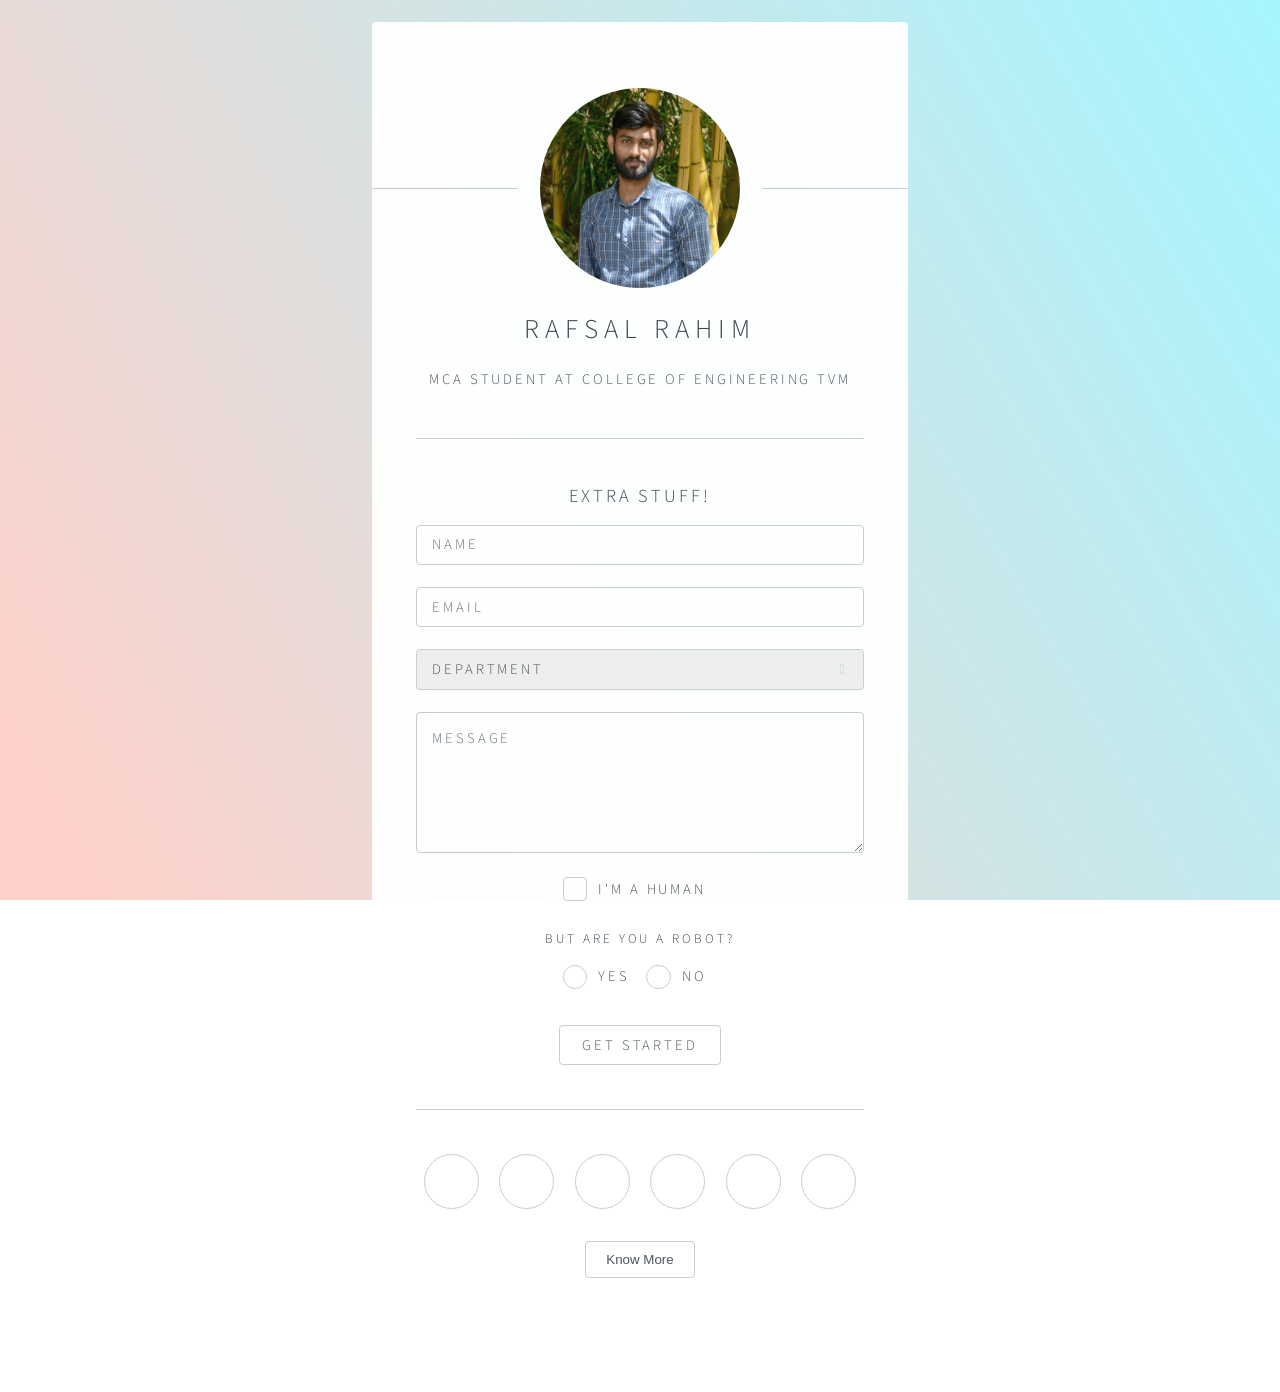
==== index.html @ 05672071 "test" ====
<!DOCTYPE HTML>
<html>
	<head>
		<title>Rafsal Rahim</title>
        <link rel="shortcut icon" href="images/top.png" />
		<meta charset="utf-8" />
		<meta name="viewport" content="width=device-width, initial-scale=1" />
		<!--[if lte IE 8]><script src="assets/js/html5shiv.js"></script><![endif]-->
		<link rel="stylesheet" href="assets/css/main.css" />
		<!--[if lte IE 9]><link rel="stylesheet" href="assets/css/ie9.css" /><![endif]-->
		<!--[if lte IE 8]><link rel="stylesheet" href="assets/css/ie8.css" /><![endif]-->
		<noscript><link rel="stylesheet" href="assets/css/noscript.css" /></noscript>
	</head>
	<body class="is-loading">

		<!-- Wrapper -->
			<div id="wrapper">

				<!-- Main -->
					<section id="main">
						<header>
							<span class="avatar"><img style="width:200px;height:200px;" src="images/prof.jpg" alt="" /></span>
							<h1>Rafsal Rahim</h1>
							<p>MCA Student at College Of Engineering TVM</p>
						</header>
						
						<hr />
						<h2>Extra Stuff!</h2>
						<form method="post" action="#">
							<div class="field">
								<input type="text" name="name" id="name" placeholder="Name" />
							</div>
							<div class="field">
								<input type="email" name="email" id="email" placeholder="Email" />
							</div>
							<div class="field">
								<div class="select-wrapper">
									<select name="department" id="department">
										<option value="">Department</option>
										<option value="sales">Sales</option>
										<option value="tech">Tech Support</option>
										<option value="null">/dev/null</option>
									</select>
								</div>
							</div>
							<div class="field">
								<textarea name="message" id="message" placeholder="Message" rows="4"></textarea>
							</div>
							<div class="field">
								<input type="checkbox" id="human" name="human" /><label for="human">I'm a human</label>
							</div>
							<div class="field">
								<label>But are you a robot?</label>
								<input type="radio" id="robot_yes" name="robot" /><label for="robot_yes">Yes</label>
								<input type="radio" id="robot_no" name="robot" /><label for="robot_no">No</label>
							</div>
							<ul class="actions">
								<li><a href="#" class="button">Get Started</a></li>
							</ul>
						</form>
						<hr />

						<footer>
							<ul class="icons">
								<li><a href="https://twitter.com/rafsal_rahim" class="icon fa-twitter"><span class="label">Twitter</span></a></li>

								<li><a href="https://www.facebook.com/rafsal.rahim.1" class="icon fa-facebook"><span class="label">Facebook</span></a></li>

								<li><a href="https://www.linkedin.com/in/rafsal-rahim-841117156/" class="icon fa-linkedin"><span class="label">Dribbble</span></a></li>

								<li><a href="https://github.com/rafsalrahim" class="icon fa-github"><span class="label">Github</span></a></li>

                                <li><a href="https://profiles.wordpress.org/rafsalrahim" class="icon fa-wordpress"><span class="label">Wordpress</span></a></li>

								<li><a href="mailto:rafsal0098@gmail.com" class="icon fa-envelope-o"><span class="label">Email</span></a></li>
							</ul>
						</footer>
                        <a href="./continious/index.html" > <button type="button" class="btn btn-dark">Know More</button></a>
					</section>

				<!-- Footer -->
					<footer id="footer">
						<ul class="copyright">
							<li>&copy; Rafsal Rahim</li><li>Design: <a href="http://html5up.net">HTML5 UP</a></li>
						</ul>
					</footer>

			</div>

		<!-- Scripts -->
			<!--[if lte IE 8]><script src="assets/js/respond.min.js"></script><![endif]-->
			<script>
				if ('addEventListener' in window) {
					window.addEventListener('load', function() { document.body.className = document.body.className.replace(/\bis-loading\b/, ''); });
					document.body.className += (navigator.userAgent.match(/(MSIE|rv:11\.0)/) ? ' is-ie' : '');
				}
			</script>

	</body>
</html>
---- assets/css/ie9.css ----
/*
	Identity by HTML5 UP
	html5up.net | @ajlkn
	Free for personal and commercial use under the CCA 3.0 license (html5up.net/license)
*/

/* Basic */

	body {
		background-image: url("../../images/bg.jpg");
		background-repeat: no-repeat;
		background-size: cover;
		background-position: bottom center;
		background-attachment: fixed;
	}

		body:after {
			display: none;
		}

/* List */

	ul.icons li a:before {
		color: #c8cccf;
	}

	ul.icons li a:hover:before {
		color: #ff7496;
	}

/* Wrapper */

	#wrapper {
		text-align: center;
	}

/* Main */

	#main {
		display: inline-block;
	}
---- assets/css/ie8.css ----
/*
	Identity by HTML5 UP
	html5up.net | @ajlkn
	Free for personal and commercial use under the CCA 3.0 license (html5up.net/license)
*/

/* List */

	ul.icons li a {
		-ms-behavior: url("assets/js/PIE.htc");
	}

		ul.icons li a:before {
			text-align: center;
			font-size: 26px;
		}

/* Main */

	#main {
		-ms-behavior: url("assets/js/PIE.htc");
	}

		#main .avatar img {
			-ms-behavior: url("assets/js/PIE.htc");
		}

/* Footer */

	#footer {
		color: #fff;
	}

		#footer .copyright li {
			border-left: solid 1px #fff;
		}
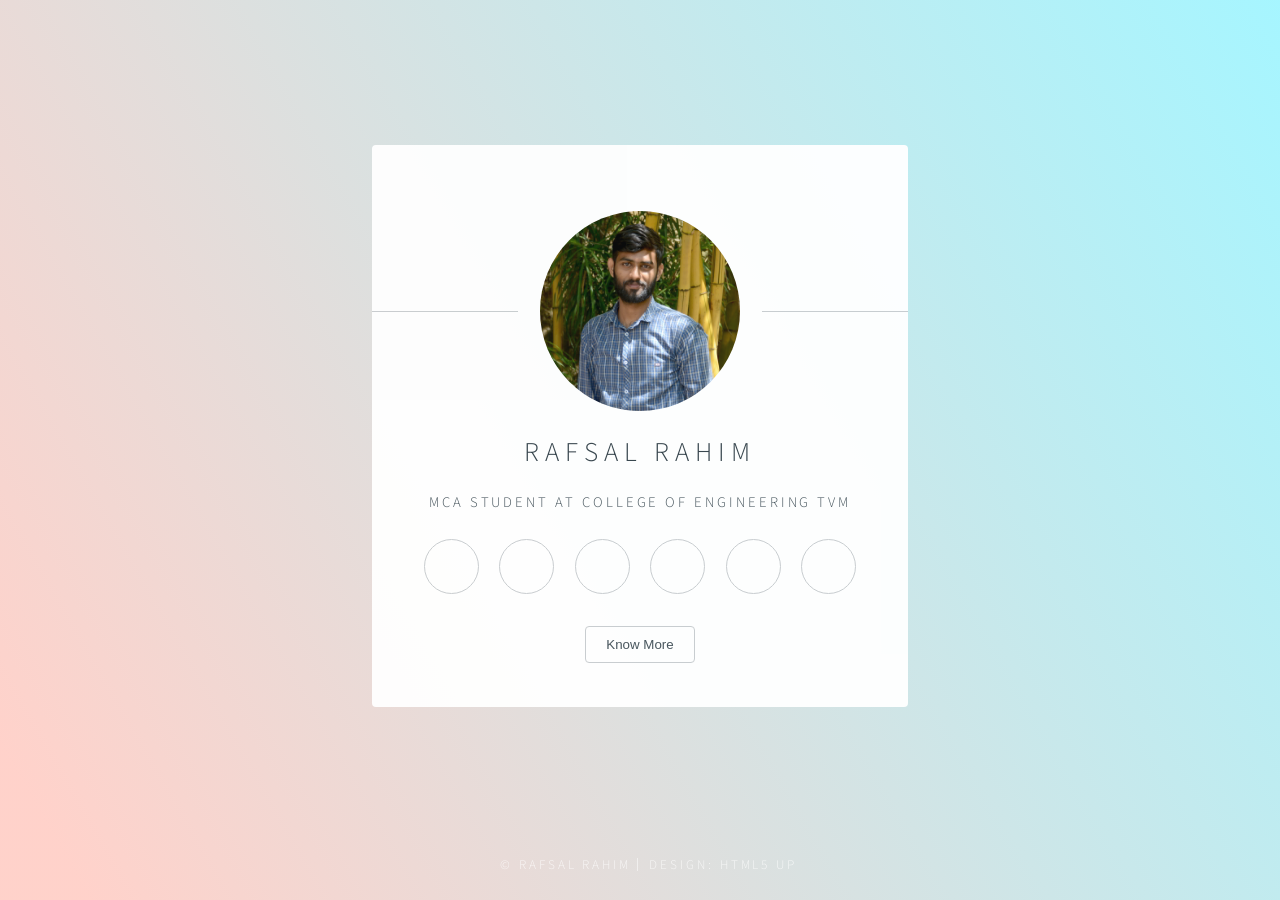
==== commit 853a6c17: "final" ====
--- a/index.html
+++ b/index.html
@@ -23,8 +23,9 @@
 							<h1>Rafsal Rahim</h1>
 							<p>MCA Student at College Of Engineering TVM</p>
 						</header>
-						
-						<hr />
+
+
+					<!--	<hr />
 						<h2>Extra Stuff!</h2>
 						<form method="post" action="#">
 							<div class="field">
@@ -58,7 +59,7 @@
 								<li><a href="#" class="button">Get Started</a></li>
 							</ul>
 						</form>
-						<hr />
+						<hr />-->
 
 						<footer>
 							<ul class="icons">
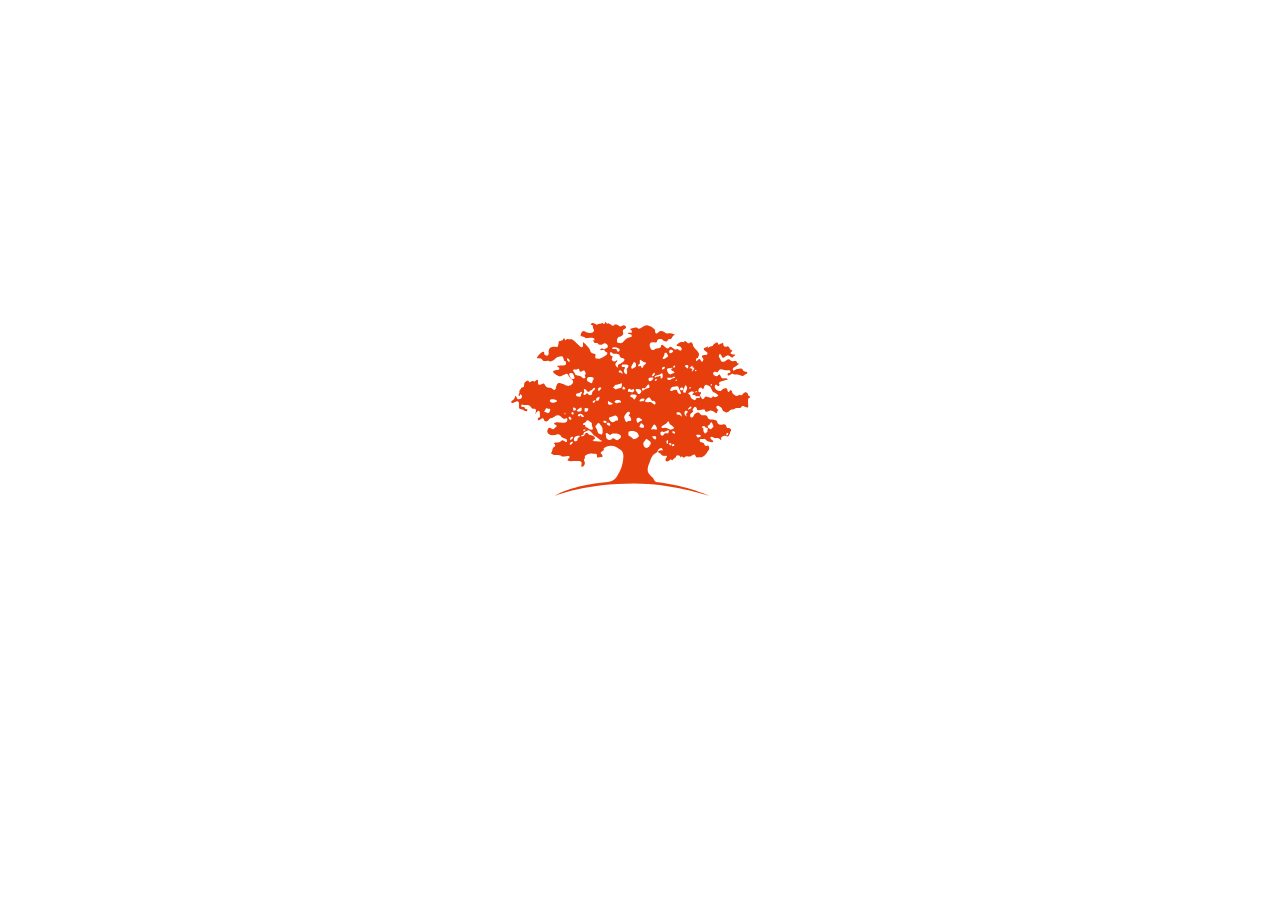
==== commit caab1ca6: "loding page addded" ====
--- a/index.html
+++ b/index.html
@@ -1,101 +1,134 @@
-<!DOCTYPE HTML>
-<html>
-	<head>
-		<title>Rafsal Rahim</title>
-        <link rel="shortcut icon" href="images/top.png" />
-		<meta charset="utf-8" />
-		<meta name="viewport" content="width=device-width, initial-scale=1" />
-		<!--[if lte IE 8]><script src="assets/js/html5shiv.js"></script><![endif]-->
-		<link rel="stylesheet" href="assets/css/main.css" />
-		<!--[if lte IE 9]><link rel="stylesheet" href="assets/css/ie9.css" /><![endif]-->
-		<!--[if lte IE 8]><link rel="stylesheet" href="assets/css/ie8.css" /><![endif]-->
-		<noscript><link rel="stylesheet" href="assets/css/noscript.css" /></noscript>
-	</head>
-	<body class="is-loading">
-
-		<!-- Wrapper -->
-			<div id="wrapper">
-
-				<!-- Main -->
-					<section id="main">
-						<header>
-							<span class="avatar"><img style="width:200px;height:200px;" src="images/prof.jpg" alt="" /></span>
-							<h1>Rafsal Rahim</h1>
-							<p>MCA Student at College Of Engineering TVM</p>
-						</header>
-
-
-					<!--	<hr />
-						<h2>Extra Stuff!</h2>
-						<form method="post" action="#">
-							<div class="field">
-								<input type="text" name="name" id="name" placeholder="Name" />
-							</div>
-							<div class="field">
-								<input type="email" name="email" id="email" placeholder="Email" />
-							</div>
-							<div class="field">
-								<div class="select-wrapper">
-									<select name="department" id="department">
-										<option value="">Department</option>
-										<option value="sales">Sales</option>
-										<option value="tech">Tech Support</option>
-										<option value="null">/dev/null</option>
-									</select>
-								</div>
-							</div>
-							<div class="field">
-								<textarea name="message" id="message" placeholder="Message" rows="4"></textarea>
-							</div>
-							<div class="field">
-								<input type="checkbox" id="human" name="human" /><label for="human">I'm a human</label>
-							</div>
-							<div class="field">
-								<label>But are you a robot?</label>
-								<input type="radio" id="robot_yes" name="robot" /><label for="robot_yes">Yes</label>
-								<input type="radio" id="robot_no" name="robot" /><label for="robot_no">No</label>
-							</div>
-							<ul class="actions">
-								<li><a href="#" class="button">Get Started</a></li>
-							</ul>
-						</form>
-						<hr />-->
-
-						<footer>
-							<ul class="icons">
-								<li><a href="https://twitter.com/rafsal_rahim" class="icon fa-twitter"><span class="label">Twitter</span></a></li>
-
-								<li><a href="https://www.facebook.com/rafsal.rahim.1" class="icon fa-facebook"><span class="label">Facebook</span></a></li>
-
-								<li><a href="https://www.linkedin.com/in/rafsal-rahim-841117156/" class="icon fa-linkedin"><span class="label">Dribbble</span></a></li>
-
-								<li><a href="https://github.com/rafsalrahim" class="icon fa-github"><span class="label">Github</span></a></li>
-
-                                <li><a href="https://profiles.wordpress.org/rafsalrahim" class="icon fa-wordpress"><span class="label">Wordpress</span></a></li>
-
-								<li><a href="mailto:rafsal0098@gmail.com" class="icon fa-envelope-o"><span class="label">Email</span></a></li>
-							</ul>
-						</footer>
-                        <a href="./continious/index.html" > <button type="button" class="btn btn-dark">Know More</button></a>
-					</section>
-
-				<!-- Footer -->
-					<footer id="footer">
-						<ul class="copyright">
-							<li>&copy; Rafsal Rahim</li><li>Design: <a href="http://html5up.net">HTML5 UP</a></li>
-						</ul>
-					</footer>
-
-			</div>
-
-		<!-- Scripts -->
-			<!--[if lte IE 8]><script src="assets/js/respond.min.js"></script><![endif]-->
-			<script>
-				if ('addEventListener' in window) {
-					window.addEventListener('load', function() { document.body.className = document.body.className.replace(/\bis-loading\b/, ''); });
-					document.body.className += (navigator.userAgent.match(/(MSIE|rv:11\.0)/) ? ' is-ie' : '');
-				}
-			</script>
-
-	</body>
-</html>
+<html>
+    <head>
+		<style>
+		svg {
+			display:block;
+			width:258px;
+			height:258px;
+			position:absolute;
+			left:50%;
+			top:50%;
+			transform:translate(-50%,-50%);
+		  }
+		  
+		  .tree {
+			fill: #E73E0D;
+		  }
+		  
+		  .circle-mask {
+			transform-origin: 40% 90%;
+			animation: scale 15s infinite ease-out;
+		  }
+		  
+		  @keyframes scale {
+			0%, 100% {
+			  transform: scale(0.0);
+			}
+			7%, 90% {
+			  transform: scale(0.4);
+			}
+			50% {
+			  transform: scale(1);
+			}
+		  }
+</style>
+    </head>
+    <body>
+        <svg x="0" y="0" width="258" height="258">
+  
+  <g clip-path="url(#clip-path)">
+    
+    <path class="tree" d="M207.03 74.82c-0.77 0.9-3.85 2.06-4.37 0.64 -0.51-1.41-1.93 2.19-3.34 1.41 -1.41-0.77-5.27-2.31-5.52-0.9 -0.26 1.42-1.8 2.7-2.44 1.93 -0.64-0.77-3.21-3.6-2.18-4.37 1.03-0.77 1.42-2.95-0.51-2.31 -1.93 0.64-1.54-3.47 0-4.24 0.99-0.49 1.42-1.03 2.31 0.39s2.19-0.26 2.19-1.28 0.9-2.44 1.8-2.44 3.6 1.03 4.63 2.7c1.03 1.67 1.54 4.5 3.08 4.88C204.21 71.61 207.81 73.92 207.03 74.82M186.6 76.88c-2.31-0.9-1.03 3.6-3.98 1.93 -2.96-1.67-3.08-2.44-3.21-3.98 -0.13-1.54-4.63-1.67-0.26-3.85 1.16-0.58 3.86-0.77 3.73 0.51 -0.13 1.26-3.6 2.17 0.26 2.44 3.6 0.26-2.18 1.8 5.4 1.28C189.56 75.14 188.92 77.78 186.6 76.88M179.41 87.68c-1.42 0.51-1.93 1.28-2.44 0.64 0 0 2.06-2.95 2.83-2.7C180.56 85.87 180.82 87.16 179.41 87.68M176.32 91.53c-1.67 1.8-1.28 2.7-0.64 3.85 0.64 1.16-3.85-2.18-1.67-5.14C174.62 89.41 177.99 89.73 176.32 91.53M172.72 71.48c-1.41-0.51-0.13-3.21 0.64-4.88 0.58-1.25 0.77-3.34 2.06-1.67 1.29 1.67 0.64 3.47-0.13 4.5C174.52 70.45 175.63 72.54 172.72 71.48M170.67 69.34c-0.9 0-1.64-0.65-1.64-1.45 0-0.8 0.73-1.45 1.64-1.45 0.9 0 1.64 0.65 1.64 1.46C172.3 68.69 171.57 69.34 170.67 69.34M170.54 95.38c-0.51 0.64-0.9-1.67-2.44-1.54 -1.54 0.13-3.21-0.64-2.31-2.31 0 0 2.7-0.9 3.73 0.64C170.54 93.71 171.05 94.74 170.54 95.38M165.4 68.78c-0.9 0.64-0.9-0.9-3.6 0.64 -2.7 1.54-2.83-0.51-2.31-1.41 1-1.75 1.67-2.31 3.21-2.31s4.5-1.29 5.01 1.16c0.52 2.44 3.18 5.62 1.93 6.04C166.56 73.92 166.3 68.14 165.4 68.78M162.02 112.04c-1.99-1.52 0.13-1.82 0.13-1.82s1.07 0.1 1.44 0.57C164.43 111.83 164.02 113.56 162.02 112.04M163.04 124.87c-0.96 0.69-3.07 0.49-1.9-1.09 1.17-1.59 2.13-0.02 2.13-0.02S163.46 124.56 163.04 124.87M158.85 108.49c-0.64-0.13-3.08-1.8-4.88-1.8 -1.8 0-3.08 1.16-3.47-0.51 -0.2-0.89 1.8-2.06 2.7-2.44 0.9-0.38 2.7-1.41 3.08-2.44s1.67-1.41 2.06 0.64c0.39 2.06 5.14 3.6 4.63 5.01C162.44 108.36 159.49 108.62 158.85 108.49M160.15 123.91c0 0-0.64 0.51-1.1 0.26 -1.03-0.57-1.75-2.57 0.18-2.18C161.16 122.37 160.15 123.91 160.15 123.91M156.28 112.48c-1.03-0.64-2.7-0.39-3.08 0.64 -0.39 1.03-1.93 2.32-3.21 0.9 -1.29-1.41-0.51-4.62 1.8-3.21 1.19 0.72 5.4-2.31 5.91-1.54C158.2 110.03 157.3 113.12 156.28 112.48M156.84 121.2c-0.11 1.18 0.09 2.27-0.82 1.55 -0.77-0.6-0.63-4.07 0.49-3.42S156.95 120.02 156.84 121.2M149.08 54.78c-1.8 1.16-2.57 1.03-3.47 0.9 -0.9-0.13-1.16 2.06-2.06 0.13 -0.4-0.85 3.34-2.18 4.63-2.18 1.28 0 2.31-2.19 3.08-1.03 0.77 1.16 0.77 3.6-0.52 4.76C148.68 59.21 150.38 53.94 149.08 54.78M144.16 108.56c-2.01-0.59-5.42 0.65-3.34-1.81 1.58-1.86 2.12-4.57 3.76-2.24C145.29 105.51 147.58 109.56 144.16 108.56M144.07 118.39c-1.29-0.13-3.35-3.01-2.7-3.08 1.16-0.13 2.44-0.9 3.34 0.13C145.61 116.46 145.35 118.52 144.07 118.39M138.8 124.55c-2.44 3.86-4.76 1.93-5.27 1.41 -0.51-0.51-2.31-4.11-0.26-5.52 1.27-0.88 1.41-3.47 3.47-1.8C138.8 120.31 141.24 120.7 138.8 124.55M128.9 104.38c1.13-1.05 0.13-3.08 2.57-1.41 2.44 1.67 1.67 3.73 0.65 3.85C131.09 106.95 126.98 106.18 128.9 104.38M125.95 100.91c-0.39-1.54-0.77-2.57 0-3.6 0.34-0.46 2.31-0.9 2.7-0.26 0.39 0.64 2.31 0.77 2.44 1.93 0.13 1.16-2.18 1.16-2.7 1.67C127.88 101.17 126.34 102.45 125.95 100.91M126.59 116.46c-1.8 1.29-3.85 2.44-4.88 1.16 -1.03-1.28-2.18-2.05-3.47-2.57 -1.28-0.51-0.9-4.11-0.38-4.5 0.66-0.49 2.06-0.64 3.21-0.51 1.16 0.13 4.63 0.26 5.78 2.57C128 114.92 128.39 115.17 126.59 116.46M113.35 97.06c-0.64-1.8 1.42-3.73 1.67-4.24 0.26-0.51 2.06-2.95 3.6-1.67 1.55 1.29-0.77 2.44-0.9 3.47 -0.13 1.03 1.41-0.38 2.32 3.22 0.9 3.6-2.52 1.56-3.47 2.57C114.64 102.45 114 98.85 113.35 97.06M112.09 68.36c-1.01-0.43-0.63-1.49-0.19-2.26 0.44-0.77 1.3-0.19 1.3-0.19 0.05 0.24 1.4 1.69 1.01 2.17C113.82 68.56 113.1 68.8 112.09 68.36M108.99 51.56c-1.41 0.26-1.8-2.18 0-2.31 1.8-0.13 2.7 2.96 2.57 3.34C111.21 53.64 110.4 51.31 108.99 51.56M110.91 64.03c0 1.8-0.51 2.96-1.54 2.96 -1.03 0-3.34 1.2-4.24 1.28 -1.28 0.13-0.13 0.51-2.06-0.9 -1.92-1.41-0.9-0.51 0.39-2.44 1.28-1.93 2.06-0.64 5.01-1.93C111.43 61.72 110.91 62.23 110.91 64.03M106.16 119.16c-1.03 0.13-2.96-2.06-4.11-1.93s-2.06 2.31-3.98 1.8c-1.93-0.52-3.09-2.06-2.95-3.47 0.13-1.41-1.16-2.31 0.13-3.34 1.17-0.94 3.08 2.7 4.5 1.41 1.41-1.29 2.7-1.03 4.11-1.03 1.42 0 6.43 0.77 6.17 2.96C109.76 117.74 107.19 119.03 106.16 119.16M93.69 101.94c-1.44-0.58-2.44-2.57 0.26-2.19 2.7 0.39 1.29 1.93 1.29 1.93S94.34 102.19 93.69 101.94M95.89 102.21c0.98-1.2 2.87 0.05 2.87 0.05 0.55 0.95 0.88 2.98-0.24 2.51C97.4 104.3 94.91 103.41 95.89 102.21M109.5 79.83c0.65 1.03 0.65 2.19-0.51 1.8 -1.16-0.39-1.8 0.39-2.7 0.64 -0.9 0.26-2.82-0.45-2.7-1.54C103.85 78.42 108.86 78.81 109.5 79.83M106.93 97.31c0.39 1.8-0.13 2.57-1.28 2.31 -1.16-0.26-1.54 1.41-3.73 1.67s-4.05-3.15-4.05-4.18c0.77-1.29 4.05-1.35 5.46-2.25C104.75 93.97 106.54 95.51 106.93 97.31M96.91 81.25c0.26-2.57 1.03-0.64 2.44 0 1.42 0.64 4.24 1.54 0.26 2.44C98.35 83.98 96.65 83.82 96.91 81.25M99.35 31.39c1.31-1.31 1.03 1.16 3.34 1.29 2.31 0.13 6.03 0 5.91 1.54 -0.26 3.34 5.04 2.57 4.88 4.24 -0.26 2.83-3.47 3.34-3.85 4.11 -0.38 0.77-2.96 0.26-2.7 2.96 0.26 2.7-2.06-0.45-2.44-1.54 -0.77-2.18 2.32-3.34 1.8-4.5 -0.51-1.16-2.57 2.06-3.73 0.77 -1.16-1.29-2.57-0.26-1.54-2.83 1.03-2.57 0.39-2.18-0.9-2.7C98.84 34.22 98.84 31.9 99.35 31.39M104.1 26.25c1.67 0.39 4.88 1.03 4.5 2.83 -0.38 1.8-1.67 2.31-2.31 1.03 -0.64-1.29-0.13-2.19-2.44-2.19 -2.31 0-2.7 0.52-2.7-0.51C101.15 26.59 102.43 25.86 104.1 26.25M116.95 46.17c-0.98 1.43-1.45 1.84-1.63 1.94 0.16 0.03 0.5 0.3 0.73 1.79 0.38 2.44-0.51 3.85-0.9 3.47 -0.38-0.39-2.44-1.54-2.31-3.6 0.13-2.06 2.31-3.34 0.39-3.73 -1.93-0.38-2.18 0.9-2.44-1.03 -0.16-1.17-0.13-1.67 2.7-1.54C116.31 43.6 118.62 43.73 116.95 46.17M119.4 68.14c2.06 1.54 2.44-1.03 3.34 0 0.9 1.03 0.39 2.57-0.77 3.09 -1.16 0.51-2.31-0.39-3.73-0.39s-1.41-0.26-1.28-1.03C117.08 69.05 117.34 66.6 119.4 68.14M121.45 43.47c1.03-1.41 0.39-2.57 2.19-2.18 1.8 0.39 1.28 3.21 1.16 4.24 -0.13 1.03-1.93 0.9-2.57 1.67 -0.64 0.77-1.67 0.77-1.93-0.26C120.04 45.93 120.42 44.88 121.45 43.47M125.56 75.21c-0.64 1.29-1.67 3.22-2.44 3.22 -0.77 0-1.03-1.41-2.19-2.06 -1.16-0.64-1.67 0-1.54-1.67 0.05-0.64 0.77-1.41 2.96-1.16C124.53 73.8 126.2 73.92 125.56 75.21M126.08 68.01c0.77 0.06 4.76 0.26 4.24 2.44 -0.52 2.19-1.67 2.57-2.7 2.57 -1.03 0-1.41-2.31-2.31-2.83C124.41 69.68 124.28 67.88 126.08 68.01M128.52 43.08c0.73-0.18-0.13-4.5 0.77-4.24 0.9 0.26 2.57 2.06 4.24 2.31 1.67 0.26 2.18 1.03 0.77 2.06 -1.41 1.03-1.92 1.16-2.06 2.44 -0.13 1.28-1.67 1.54-1.93 0.51 -0.26-1.03-1.03-1.93-1.8-0.9C127.75 46.3 125.95 43.73 128.52 43.08M133.53 78.29c-0.26 0.9-0.26 2.19-1.93 2.06 -1.67-0.13-5.01 1.16-1.8-2.31C130.56 77.23 133.79 77.39 133.53 78.29M137.26 63.52c1.28-0.64 1.67 3.34 0.51 3.47 -1.16 0.13-4.37 1.41-4.76 2.06 -0.38 0.64-2.06 0.51-2.06-0.13 0-3.08 1.8-1.54 2.7-1.54C134.56 67.37 135.97 64.16 137.26 63.52M137.9 57.09c0.77-0.51 4.76-1.03 4.5 0.26 -0.26 1.28-2.96 3.34-3.85 2.96C137.64 59.92 137.13 57.6 137.9 57.09M144.16 58.6c1-1.77 1.69-0.37 1.69-0.37s0.11 0.76-0.24 1.14C144.82 60.21 143.16 60.37 144.16 58.6M144.58 82.15c0 1.54-1.29 1.54-2.19 0.9 -0.9-0.64-1.8-2.31-3.98-2.06s-6.42 1.03-2.95-2.95c0.94-1.08 2.44-1.93 3.47-1.16 1.03 0.77 1.93 3.73 2.96 2.96C142.91 79.06 144.58 80.61 144.58 82.15M143.69 51.95c1.15 1.03-1.67 4.37-2.83 2.96C140.85 54.91 142.53 50.92 143.69 51.95M153.29 45.72c1.07 0.41 0.56 1.75-0.28 2.36 -0.85 0.6-1.77 0.43-1.77 0.43C150.31 46.92 152.22 45.31 153.29 45.72M153.45 33.45c-0.38-1.41 1.42-2.18 2.06-1.41 0.64 0.77 2.31 3.21 1.16 3.73 -1.16 0.51-3.6 3.08-4.75 1.93C150.81 36.59 153.83 34.86 153.45 33.45M160.13 47.07c0.77-0.64 2.31 0 0.52 0.77 -1.8 0.77 0.9 1.8 1.8 2.44 0.9 0.64 1.54 1.67 0.51 1.67 -1.03 0-2.05 1.16-3.34 1.41 -1.28 0.26-3.21-1.28-3.6-4.24C155.63 46.17 159.54 47.56 160.13 47.07M159.62 28.82c1.67-0.51 2.19 0.77 2.57 1.41 0.39 0.64-3.08 3.09-3.73 1.54C158.11 30.94 157.95 29.33 159.62 28.82M164.11 56.83c-0.51 0.64-3.21 0.52-3.86 1.42 -0.64 0.9-3.47 0.9-3.6 0.26 -0.13-0.64-0.64-1.16-0.26-1.67 0.44-0.58 4.63 0.39 5.4-0.64C162.57 55.16 164.63 56.19 164.11 56.83M162.57 45.27c0.13-0.51 1.67-1.29 1.54 0 -0.13 1.28-0.77 1.41-1.93 1.03C161.03 45.91 162.41 45.94 162.57 45.27M164.72 58.98c0.83-1.17 1.4-0.24 1.4-0.24s0.1 0.5-0.2 0.75C165.26 60.05 163.89 60.15 164.72 58.98M174.52 44.37c0.49-0.91 3.22-0.13 2.83 0.77 -0.38 0.9-0.38 3.34-1.67 1.67C174.39 45.14 173.5 46.3 174.52 44.37M178.4 66.67c0.83-1.17 1.4-0.24 1.4-0.24s0.1 0.51-0.2 0.76C178.95 67.74 177.58 67.84 178.4 66.67M179.79 45.91c0.93-0.6 2.19-2.7 1.67-0.51 -0.52 2.18 2.83 0.51 1.54 2.83 -1.28 2.31-2.31 2.44-2.31 2.06 0-0.38 1.67-2.18-0.38-2.7C178.25 47.07 177.22 47.58 179.79 45.91M184.12 49.25c0.83-1.17 1.4-0.24 1.4-0.24s0.09 0.51-0.2 0.76C184.66 50.32 183.29 50.43 184.12 49.25M185.94 70.3c0 0 0.09 0.51-0.2 0.76 -0.65 0.56-2.02 0.66-1.19-0.51C185.37 69.37 185.94 70.3 185.94 70.3M199.67 63.65c0.82-1.17 1.4-0.24 1.4-0.24s0.1 0.5-0.2 0.76C200.21 64.72 198.84 64.82 199.67 63.65M185.76 113.8c1.39-0.07 4.42-0.37 4.01 1.27s-3 1.31-3 1.31C185.72 115.7 184.37 113.87 185.76 113.8M191.36 105.54c0.54-0.62 2.06-0.9 2.7 0.13 0.64 1.03 1.16 1.16 2.06 1.16 0.9 0 0.9 1.16 0.39 2.19 -0.52 1.03 0.77 1.8-0.9 2.44 -1.67 0.64-1.28 2.31-2.57-0.13 -1.29-2.44 0-3.21-1.15-4.24C190.71 106.05 190.46 106.56 191.36 105.54M198.94 102.97c0.87-2 1.8-1.93 2.18-0.9 0.38 1.03 2.19 4.24 0.64 4.37 -1.54 0.13-0.9 2.7-2.44 1.54s-2.31-1.03-2.57-2.57C196.5 103.87 198.04 105.02 198.94 102.97M216.88 111.9c0.73 0.37 0.38 1.6-0.19 2.14 -0.57 0.55-1.2 0.4-1.2 0.4C214.85 112.99 216.15 111.53 216.88 111.9M90.23 113.5c-2.06-0.51-3.47-1.28-3.73-3.21 -0.26-1.93-2.57-4.5-2.06-5.27 0.51-0.77 1.16-1.03 1.41-1.54 0.57-1.14 1.8-2.44 2.83-0.64 1.03 1.8 2.57 2.7 2.7 4.11C91.51 108.36 92.28 114.02 90.23 113.5M84.06 120.19c-1.41 0.26-3.69-0.8-1.54-1.54 3.34-1.16 0-3.73-1.29-4.11 -1.28-0.38-3.47-0.38-4.24-2.05 -0.77-1.67-3.08 0.13-3.21 0.77 -0.13 0.64-0.9 2.32-2.31 2.06 -1.41-0.26-1.8 0.52-1.28-0.9 0.22-0.6 2.19-0.26 2.31-1.29 0.13-1.03 0.64-2.31 1.67-2.31s2.44-1.8 3.98-1.41c1.54 0.38 3.47 3.47 4.24 4.37 0.77 0.9 4.63 3.21 6.17 4.63 1.54 1.42 2.31 0.52 2.31 1.67S85.47 119.93 84.06 120.19M69.54 94.48c-0.64-1.54-0.51 1.42-1.54 0.9 -1.03-0.51-1.16-0.38-1.03-1.28 0.08-0.53 0.77-1.16 2.44-1.29 1.67-0.13 3.99 2.57 3.47 3.08C72.36 96.41 70.18 96.03 69.54 94.48M66.45 118.52c0.13 1.8-2.83 1.93-3.21 1.41 -0.45-0.6-0.77-2.57 0.51-3.86 1.28-1.28 5.4-1.8 5.14-0.9C68.64 116.07 66.32 116.72 66.45 118.52M62.6 89.6c0.13-0.64-1.16-2.31-0.39-2.95 0.7-0.58 3.86 1.29 2.7 2.19C63.75 89.73 62.47 90.24 62.6 89.6M61.7 93.59c-0.9-0.26-1.54-1.16-1.15-1.93 0.37-0.74 1.41-0.9 1.93 0C62.98 92.56 62.6 93.84 61.7 93.59M61.57 117.23c-1.8 2.31-3.34 1.93-2.06-0.38C60.14 115.72 63.37 114.92 61.57 117.23M61.31 122.24c-1.8 2.31-3.34 1.93-2.06-0.38C59.88 120.73 63.11 119.93 61.31 122.24M57.97 97.83c-0.51-0.9-0.26-1.8-0.26-1.8 1.67-0.77 3.08 1.29 2.57 2.31C59.77 99.37 58.48 98.73 57.97 97.83M59.51 56.7c-0.77-1.8-2.05-3.34-0.77-4.5 0.61-0.55 3.09 0 3.34 0.64 0.26 0.64 1.93 3.85 1.29 4.62C62.73 58.25 60.28 58.5 59.51 56.7M56.17 37.43c0.37-0.73 3.34 1.8 2.44 2.96C57.71 41.54 55.53 38.71 56.17 37.43M69.92 90.24c-0.64 0.26-3.98 0.77-4.24-0.64 0.02 0.11 3.47-3.22 4.24-3.08C71.33 86.77 70.56 89.99 69.92 90.24M69.92 73.8c0 0.77 0.39 2.18-1.54 1.93 -1.93-0.26-3.47-0.77-3.34-1.93 0.13-1.16 1.42-1.54 2.57-1.54 1.15 0 2.57-2.06 3.21-1.16C71.46 72 69.92 73.02 69.92 73.8M74.03 50.54c0.51 1.54 1.29 1.8 0.13 3.08 -1.16 1.28 1.54 3.21-0.64 3.73 -2.18 0.51-2.7-2.19-4.63-2.31 -1.93-0.13-4.88-0.77-4.88-2.18 0-1.41-2.44-2.19-1.67-4.11 0.34-0.84 3.6 0.26 4.11-0.51 0.51-0.77 1.67-0.64 1.93 1.03 0.26 1.67 1.42 1.8 2.44 0.9C71.85 49.25 73.52 49 74.03 50.54M77.38 71.1c1.15-0.13 1.54-2.18 2.96-1.93 1.41 0.26 1.8-3.73 3.47-2.06 1.67 1.67-2.57 2.44-2.7 5.14 -0.13 2.7-3.34 2.06-3.86 1.03 -0.51-1.03-1.28-1.67-2.18-0.38 -0.9 1.29-3.21 1.67-2.57-0.13 0.64-1.8 0.64-2.31 0.64-2.31 0.26-0.77-1.03-2.18 0.39-2.44C74.93 67.76 76.22 71.23 77.38 71.1M76.47 56.83c0.83-1.25 3.34-0.64 4.88-0.51 1.54 0.13 1.67 1.93 0.77 2.7 -0.9 0.77-0.26 4.11-2.31 3.09C77.76 61.07 74.42 59.92 76.47 56.83M73.91 87.03c0.4-0.5 2.57 0.39 3.08 0.26 0.52-0.13 0.26 2.44-0.64 2.96 -0.9 0.51-2.7 0.9-2.7 0.13C73.65 89.6 73.39 87.68 73.91 87.03M74.55 109.01c0 1.16-2.31 0.9-2.7 0.13C71.85 109.14 74.55 107.85 74.55 109.01M74.29 104.64c0-2.19-2.95 1.42-1.93-2.31 0.25-0.89 1.8-0.26 2.7-1.93 0.9-1.67 1.8-1.41 3.08-0.51 1.29 0.9 3.21 2.18 2.7 3.21 -0.51 1.03 1.67 4.5 0.9 5.27 -0.77 0.77-4.11 0-4.63-1.15C76.6 106.05 74.29 106.82 74.29 104.64M84.56 79.02c0 0-0.94 3.55-2.45 2.71C80.6 80.9 83.17 78.84 84.56 79.02M85.85 77.01c0.77-0.51 2.44-1.8 2.57-0.9 0.13 0.9 0 1.8-0.64 2.83 -0.64 1.03-2.18 1.28-2.7 0.39C84.57 78.42 85.85 77.01 85.85 77.01M87.78 66.73c1.03-0.38 3.08-0.38 2.44 0.64 -0.64 1.03-1.93 3.34-2.96 2.18C86.24 68.4 87.78 66.73 87.78 66.73M54.24 93.33c-0.77 0.39-0.77-1.54-0.77-1.54C53.99 91.66 55.01 92.94 54.24 93.33M45.38 80.74c-1.41 0.9-6.42 2.18-6.55-1.16 -0.04-1.1 2.31-1.54 4.5-1.15C45.51 78.81 46.79 79.83 45.38 80.74M38.82 90.24c-0.64 1.67-1.67 2.44-2.7 1.54 -1.03-0.9-1.67-0.64-2.7-1.15 -1.03-0.51 1.41-1.54 1.16-2.19 -0.26-0.64 0.39-1.03 0.39-1.03 1.28-0.38 2.44 0.77 3.47 0.39C39.47 87.42 39.47 88.57 38.82 90.24M237.11 73.67c-0.38-2.19-2.7-3.85-5.27-0.77 -2.57 3.08-1.6 0.03-4.11 1.28 -2.83 1.41-3.34 0.51-5.52-1.16 -1.18-0.9-1.41-5.91-3.31-3.25 -2.67 3.75-1.93-1.8-3.12-2.28 -2.57-1.03-4.37 0.77-5.4 1.93 -1.03 1.16-4.63 0.64-6.17-2.06 -1.54-2.7 1.16-3.47 1.93-2.18 0.77 1.29 3.6-0.13 2.18-2.06 -1.41-1.93 5.14-2.7 7.58-3.6 2.44-0.9 0-2.31-2.06-2.18 -2.06 0.13-3.21 0.39-4.11-2.06 -0.9-2.44-1.93-1.8-2.44-1.28 -0.51 0.51-1.28 2.44-4.11 0.26 -2.83-2.18 1.03-3.34 2.31-2.18 1.28 1.16 1.93-3.21 4.11-3.08 2.18 0.13 5.27 1.28 7.45 1.16 2.19-0.13 3.47 1.41 0.9 1.8 -2.57 0.38-1.93 2.7-0.77 3.34 1.16 0.64 3.08-2.7 4.88-1.41 1.8 1.29 3.73-0.51 6.81 1.03 3.08 1.54 3.08 0.39 4.5-0.26 1.41-0.64 3.34-1.28 3.21-2.95 -0.13-1.67-3.34 0-4.88-2.96 -0.98-1.87-3.21-1.03-5.52-0.64 -2.31 0.39-3.47 2.7-4.37 0.9 -0.9-1.8 5.78-4.11 6.17-5.78 0.39-1.67-1.29 0.51-1.93-1.67 -0.64-2.18-2.06-1.54-4.11-1.41 -2.06 0.13-3.08-1.8-4.62-1.93 -1.54-0.13-2.7 2.7-5.4 2.57 -2.7-0.13-1.8-2.44-3.47-4.11 -1.67-1.67 0.39-4.11 1.93-0.9 1.54 3.21 2.06 1.67 3.47 0.77 1.42-0.9 2.83-2.31 5.27-0.13 2.44 2.18 2.05 0.39 3.6-0.39 1.54-0.77 1.93-2.44 0.9-2.44 -1.03 0-6.04-0.77-3.34-2.06 1.98-0.94 1.54-1.47 0.19-2.61 -0.93-0.78-1.95-0.43-1.73-1.51 0.1-0.48-1.51-2.24-2.68-2.02 -1.17 0.22-3.95 1.04-3.61-2.35 0.26-2.57-0.95-0.35-2.25-0.51 -1.3-0.16-2.44 2.63-3.15 0.13 -0.84-2.99-4.21 0.85-4.38 0.69 -0.27-0.26-0.63 2.18-2.2 1.97 -1.58-0.22-4.05 2.86-3.65 0.84 0.4-2.02-0.88 0.05-1.33 0.1 -2.31 0.26-5.27 1.8-0.9 4.75 4.37 2.96 0.13 2.7-2.44 3.34 -2.57 0.64-1.29 2.7-0.26 3.86 1.03 1.16-0.77 4.11-2.06 1.29 -1.28-2.83-2.06-1.16-3.73 0.13 -1.67 1.28-1.03-1.67-0.26-1.67 0.77 0 1.03 0.13 2.19-3.34 1.16-3.47-5.65-7.58-5.91-9.9 -0.26-2.31-1.67-4.24-3.08-3.08s-2.44 0.64-3.98-1.16c-1.54-1.8-2.06 1.03-2.96 0.77 -0.9-0.26-2.83-0.26-4.88 1.29 -5.38 4.04 1.41 3.21 2.44 4.37 2.32 2.61-0.64 3.6-2.06 1.93 -1.41-1.67-1.8-0.38-2.7-0.26 -0.9 0.13-2.19-0.64-3.08-1.54 -0.9-0.9-2.44-2.31-3.73-0.51 -1.28 1.8-2.69 0.9-5.14-1.54 -2.44-2.44-2.82-0.64-3.21 0.9 -0.38 1.54-3.6 1.28-4.63 1.54 -1.03 0.26-3.47 3.98-5.78-0.77 -2.31-4.75 2.06-4.88 4.88-4.24 2.83 0.64 0.64-3.73 4.63-3.47 3.98 0.26 1.29 1.03 5.01 2.31 3.73 1.29 1.93-2.44 4.76-2.18 2.83 0.26 1.28-2.06 5.01-4.24 2.21-1.29-3.21-3.21-6.04-2.57 -2.83 0.64-3.08-0.64-4.76-1.54 -1.67-0.9-3.73-1.16-5.14 0.26 -3.6 3.6-3.47 0.13-3.47-1.54 0-1.67-5.52-4.75-8.22-5.14 -2.7-0.39-7.45 4.75-8.87 3.08 -1.41-1.67-3.08-0.38-6.55 0 -3.47 0.39-1.8 1.67-0.13 3.09 1.67 1.41-1.03 1.54-2.44 1.28 -1.41-0.26-2.69 1.67 1.03 2.57 3.73 0.9 0.64 2.06-0.77 2.06 -1.41 0-3.47 1.29-5.52 3.86 -2.06 2.57-3.47 1.93-5.78 1.41 -2.31-0.51 0-5.14 1.29-4.88 1.28 0.26 5.01-2.06 4.11-4.5 -0.9-2.44-0.9-1.8 1.93-3.85 2.83-2.06 0-3.73-1.28-4.24 -1.29-0.51-3.6 2.31-4.88 0.77 -1.28-1.54-2.57-1.54-4.11-1.54s-1.37 2.62-3.34 0.77c-0.51-0.48-1.12-0.85-1.8-1.13 -0.68-0.28-1.88-1.33-2.21-0.6 -0.74 1.61-2.79-3.92-3.05 0.06 -0.07 1.1-1.41 0.39-1.93-0.26 -0.73-0.91-2.06 0.77-2.9 0.55 -1.5-0.4-2.39 1.12-3.14 0.87 -1.16-0.39-4.33-3.42-5.78-0.39 -1.41 2.96 2.31 1.03 1.93 2.96 -0.39 1.93 1.8 3.21 0.64 4.5 -1.16 1.29-5.52 2.06-8.35-0.13 -2.83-2.18-4.24 1.93-4.76 4.11 -0.51 2.19 4.11 1.67 4.76 2.96 0.64 1.28 5.4-0.9 8.61 0.51 3.21 1.42-2.7 1.29-2.96 2.44 -0.25 1.16 2.7-0.26 3.47 1.54 0.77 1.8 2.06 0 4.11 1.67 2.06 1.67 3.73 0.39 5.53-0.51 1.8-0.9 4.11 1.28 3.86 2.57 -0.26 1.28-1.67 0.9-2.83 2.18 -1.15 1.29-2.83-2.18-4.63 0.64 -1.8 2.83 3.47 0.13 4.24 1.8 0.77 1.67 2.44 1.41 2.83 2.05 0.39 0.64-2.7 2.7-4.5 3.6 -1.8 0.9-3.21 1.93-6.3 1.41 -3.08-0.51 1.54-4.5-2.31-4.88 -1.16-0.12-3.98-1.03-3.73-2.7 0.26-1.67-5.27-7.32-6.81-8.61 -1.54-1.29 0.39 5.01-1.8 4.88 -2.18-0.13-5.01-4.5-8.87-7.2 -1.82-1.27-3.73-0.39-5.38-0.97 -0.89-0.31-2.4 1.74-2.64 0.78 -0.97-3.93-2.12 1.08-2.77 0.57 -0.99-0.79-1.49 1.53-2.7 0.64 -0.98-0.72-1.09 1.63-1.28 3.6 -0.38 3.86-2.06 1.54-6.04 2.18 -3.98 0.64-3.98 5.01-3.73 6.55 0.26 1.54-0.64 2.83-2.95 1.93 -2.31-0.9 0.13-2.83-1.93-3.6 -2.06-0.77-6.94 5.4-6.94 6.81 0 1.41 3.86-0.77 6.04 2.44 1.29 1.89 5.27-0.39 6.68 1.03 1.41 1.41 5.53-1.67 6.68-3.08 1.16-1.41 3.73-1.67 5.53-1.93 1.8-0.26 2.06 2.96 2.06 3.99 0 1.03 3.34 0.26 2.19 3.34 -0.49 1.29-1.93 1.03-7.32 1.41 -5.4 0.39 1.16 2.06 0.9 3.34 -0.26 1.29-5.01 0.77-6.3 2.31 -1.28 1.54 4.24 4.88 6.17 5.65 1.93 0.77 6.94-3.6 8.1-2.31 1.16 1.29 1.8 3.34 3.85 5.01 2.06 1.67 2.96 2.06 0 5.01C57.2 66.73 52.44 63 52.44 63c-3.08-0.64-4.75-2.31-6.55 0.39 -1.11 1.67-0.51 4.11-2.06 5.27 -1.54 1.16-2.81-2.19-5.14-1.93 -4.34 0.48-4.14-3.56-6.17-4.24 -1.28-0.43-5.56 3.86-5.4-1.07 0.2-5.96-3.16 0.05-4.24-0.85 -2.41-2.02-4.14 2.7-5.29-0.58 -0.45-1.27-2.58 0.56-3.45 1.1 -2.06 1.28 0 5.14-2.18 5.27 -2.18 0.13-1.54 1.28-3.08 2.7 -1.54 1.41 0 3.08-0.9 3.73 -0.9 0.64-0.73 2.64-0.26 2.96 1.16 0.77 1.41-3.85 2.83-0.77 1.42 3.08-3.47 3.86-4.24 2.7 -0.77-1.16-1.8-4.5-2.57-1.16 -0.61 2.66-3.98 3.6-3.73 4.88 0.5 2.5 3.73 0.39 5.91-0.39 2.19-0.77 2.06 3.21 2.06 5.78 0 2.57 2.96 1.8 3.73 2.44 0.77 0.64 1.93 1.54 3.34 1.67 1.41 0.13 2.83-2.44 0.13-2.83 -2.7-0.38 0-2.31-3.08-2.06 -3.08 0.26-1.28-2.7-0.51-1.8 0.77 0.9 3.6 0.26 5.91 0.64 2.31 0.39 2.83 3.73 4.88 3.6 1.03-0.06 2.31-0.26 2.44 1.16 0.13 1.42-1.16 3.6-0.38 3.86 0.5 0.17 0.77-2.31 2.7-2.96 1.93-0.64 1.42 2.83 1.8 4.76 0.38 1.93-1.93 0.26-2.19 2.96 -0.26 2.7 1.42 1.67 2.83 0.64 3.86-2.8 2.7 1.8 4.75 2.06 3.88 0.48 2.95-2.44 5.27-2.96 2.31-0.51 3.6-1.28 4.75-2.31 1.16-1.03 3.47-1.28 5.65 0.77 2.18 2.06 2.96 2.44 4.63 1.67 2.23-1.03 1.8 1.8 0.9 2.83 -0.9 1.03-6.17 0.77-9 0.39 -2.82-0.39-4.88 2.19-3.47 2.44 1.41 0.26 3.47 1.54 1.8 2.31 -1.67 0.77-1.28 2.31-2.95 2.18 -1.67-0.13-3.47-3.85-5.4 0.52 -1.93 4.37 3.34 7.2 7.45 5.65 4.11-1.54 5.4-0.13 5.91 1.41 0.51 1.54 5.4 2.76 5.4 2.76 2.31 5.01-2.12 0.96-3.47 0.58 -1.35-0.38-2.89 2.7-5.78 2.31 -2.89-0.39-3.85 0.97-3.08 1.54 0.77 0.58 2.32 2.12 0 3.08 -2.31 0.96-1.16 3.66-2.31 4.82 -1.16 1.16-0.58 3.09 1.54 3.09 2.12 0 7.33-0.38 8.1 0.96 0.77 1.35 6.17 0 6.17 0 5.21 0-0.38 3.08 0.19 4.63 0.58 1.54 10.99-0.39 13.11 0.96 2.12 1.35-0.38 4.43 0.97 5.2 1.35 0.77 4.24-2.7 2.7-5.4 -1.54-2.7 0.96-1.54 0.39-4.05 -0.58-2.5 5.2-4.05 7.9-3.66 2.7 0.39 4.63-0.58 4.24 2.31s2.89 0.58 4.43 1.16c1.54 0.58 1.54-2.12-0.19-3.28 -1.73-1.15 1.54-2.89 2.51-3.47 0.96-0.58-2.31-1.73 3.28-3.86 5.59-2.12 9.83 0.58 13.88 3.47 4.05 2.89 2.31 10.8 1.16 15.61 -1.16 4.82-3.48 8-4.82 10.41 -2.01 3.6-4.74 5.23-9.55 5.97 -38.51 3.36-53.1 14.08-53.1 14.08s29.1-12.53 79.99-12.53c37.64 0 75.34 12.53 75.34 12.53s-19.07-9.84-53.88-14.15c-1.83-1.28-2.08-1.8-2.31-2.86 -0.26-1.16-2.83-2.65-4.76-5.22 -1.92-2.57-1.41-6.55 0.13-10.02 1.54-3.47 2.7-8.87 6.04-10.28 3.34-1.41 2.44-3.21 3.34-3.98 0.9-0.77 2.96-2.95 4.11-0.39 1.16 2.57-1.67 0.13-3.85 1.93 -2.19 1.8 1.8 1.42 2.44 3.21 0.64 1.8 3.08 1.8 4.24 1.54 1.16-0.26 2.06 0.39 1.29 1.54 -0.77 1.16-1.41 1.8-1.03 3.21 0.39 1.41 2.7 1.03 3.98-0.26s0.77-1.54 2.06-0.39c1.29 1.16 1.03-1.29 2.83-1.8 1.8-0.52 1.03-1.16 1.67-2.19 0.65-1.03 2.44-0.9 3.47-0.13 1.03 0.77 0.26 3.09 0.9 1.42 0.64-1.67 2.19-0.26 2.19-0.26 1.67 2.06 2.06-1.03 4.24-0.64 3.82 0.67 3.47-0.38 5.4-1.15 1.93-0.77 2.06-1.29 3.21 0.77 1.16 2.06 1.03 1.29 4.63 1.42 3.6 0.13 6.3-4.11 7.45-5.65 1.16-1.54 2.44-1.41 1.42-4.76 -1.03-3.34-3.47 0.9-4.5-2.44 -1.03-3.34-3.85-0.9-4.75-3.47 -0.9-2.57 3.09-1.03 4.24-1.67 1.16-0.64 2.31 2.7 3.99 2.57 1.67-0.13 3.85 1.54 5.01 0.26s-1.28-1.93-2.44-3.6c-1.16-1.67 1.67-1.67 2.83-0.64 1.16 1.03 1.67 0.52 3.98 0.64 2.32 0.13 3.08 2.96 3.98 1.93 0.9-1.03-1.8-1.67 0.9-3.47 2.7-1.8 2.57-0.25 4.89-0.13 2.31 0.13 2.57-3.47 3.47-5.27 0.9-1.8 0.51-2.57-1.16-3.34 -1.67-0.77-2.18 0.77-2.96-1.67 -0.77-2.44-2.18-2.83-3.85-2.18 -1.67 0.64-5.4-0.39-5.27-2.19 0.13-1.8-3.21-2.44-5.27-2.7 -2.06-0.26-4.11-0.39-4.5-2.19 -0.38-1.8-1.28-2.18-3.34-2.18 -2.06 0-2.7 0.64-4.24-1.41 -1.54-2.06-3.73-1.16-5.4 0.26 -1.67 1.41-0.77 2.96-2.7 3.47 -1.93 0.52-2.44-2.57-0.64-3.98 1.8-1.41 2.7-0.9 1.67-2.57 -1.03-1.67 0-1.16 0.9-2.83 0.9-1.67 2.7-0.51 2.83 1.41 0.13 1.93 3.21 1.03 4.63 0.9 1.41-0.13 3.34-0.9 3.6 0.77 0.26 1.67 1.93 1.16 4.63 0.13 2.7-1.03 5.53 2.19 6.55 2.44 1.03 0.26 0.64-1.67 2.18-3.21 1.2-1.19-1.15-0.64-1.8-2.57 -0.64-1.93 1.28-2.18 3.86-0.39 2.57 1.8 1.41 3.34 2.83 3.99 1.41 0.64 3.21 2.7 5.91 0 2.7-2.7 2.7-0.51 5.4-2.19 2.7-1.67 5.4 0 6.55-1.67 1.16-1.67 1.29-1.41 4.88 0 3.6 1.41 2.31-1.03 2.19-5.91 -0.13-4.88 2.06-2.7 2.06-4.5S237.49 75.85 237.11 73.67"/>
+  </g>
+  
+  <clipPath id="clip-path">
+    
+    <path class="circle-mask" fill="#E73E0D" d="M232.009,72.205c-2.574,3.095-1.604,0.029-4.117,1.29
+					c-2.828,1.419-3.344,0.516-5.529-1.162c-1.18-0.904-1.416-5.936-3.312-3.263c-2.672,3.768-1.934-1.811-3.119-2.286
+					c-2.57-1.031-4.371,0.774-5.402,1.937c-1.027,1.162-4.629,0.645-6.172-2.066c-1.543-2.71,1.158-3.485,1.932-2.193
+					c0.77,1.292,3.6-0.129,2.186-2.066c-1.416-1.935,5.143-2.707,7.585-3.613c2.444-0.903,0-2.323-2.058-2.193
+					c-2.057,0.127-3.215,0.388-4.113-2.066c-0.9-2.45-1.93-1.805-2.445-1.288c-0.516,0.514-1.285,2.45-4.113,0.257
+					c-2.828-2.193,1.027-3.356,2.314-2.193c1.283,1.161,1.928-3.229,4.115-3.097c2.186,0.127,5.272,1.288,7.457,1.16
+					c2.187-0.129,3.475,1.419,0.9,1.807c-2.57,0.387-1.928,2.709-0.771,3.354c1.158,0.645,3.086-2.71,4.887-1.419
+					c1.804,1.29,3.73-0.516,6.817,1.033c3.086,1.548,3.086,0.386,4.502-0.258c1.412-0.644,3.344-1.29,3.213-2.968
+					c-0.128-1.678-3.345,0-4.888-2.97c-0.976-1.876-3.214-1.031-5.528-0.645c-2.312,0.388-3.472,2.711-4.372,0.905
+					c-0.901-1.809,5.783-4.13,6.172-5.808c0.386-1.679-1.287,0.516-1.928-1.679c-0.643-2.193-2.059-1.547-4.117-1.419
+					c-2.057,0.129-3.086-1.805-4.629-1.936c-1.543-0.128-2.699,2.71-5.4,2.581c-2.701-0.127-1.801-2.45-3.473-4.13
+					c-1.674-1.676,0.387-4.13,1.928-0.902c1.545,3.225,2.059,1.676,3.473,0.774c1.416-0.903,2.83-2.323,5.274-0.129
+					c2.442,2.193,2.055,0.388,3.601-0.389c1.543-0.774,1.929-2.45,0.899-2.45c-1.027,0-6.043-0.774-3.345-2.066
+					c1.985-0.949,1.54-1.479,0.191-2.618c-0.926-0.782-1.95-0.432-1.734-1.512c0.101-0.483-1.508-2.25-2.684-2.028
+					c-1.173,0.223-3.954,1.048-3.617-2.361c0.258-2.581-0.951-0.35-2.251-0.514c-1.3-0.166-2.441,2.646-3.149,0.128
+					c-0.844-3.004-4.214,0.854-4.381,0.69c-0.273-0.26-0.627,2.193-2.205,1.979c-1.582-0.217-4.051,2.871-3.65,0.843
+					c0.398-2.029-0.883,0.051-1.337,0.102c-2.316,0.257-5.275,1.805-0.901,4.773c4.373,2.97,0.129,2.711-2.442,3.356
+					c-2.573,0.646-1.288,2.711-0.258,3.872c1.028,1.162-0.771,4.13-2.058,1.292c-1.285-2.84-2.059-1.161-3.729,0.129
+					c-1.674,1.29-1.028-1.678-0.258-1.678c0.771,0,1.029,0.129,2.187-3.354c1.156-3.485-5.66-7.615-5.916-9.938
+					c-0.258-2.324-1.67-4.261-3.086-3.099c-1.417,1.162-2.444,0.645-3.987-1.163c-1.543-1.805-2.059,1.033-2.959,0.776
+					c-0.899-0.258-2.828-0.258-4.887,1.292c-5.384,4.052,1.416,3.225,2.445,4.387c2.324,2.624-0.644,3.615-2.059,1.935
+					c-1.414-1.678-1.801-0.386-2.699-0.257c-0.9,0.128-2.188-0.647-3.086-1.548c-0.9-0.905-2.445-2.323-3.732-0.518
+					c-1.283,1.805-2.697,0.903-5.144-1.548c-2.44-2.45-2.826-0.645-3.214,0.904c-0.386,1.548-3.601,1.29-4.63,1.548
+					c-1.027,0.259-3.471,4-5.788-0.774c-2.313-4.775,2.06-4.904,4.887-4.259c2.83,0.645,0.643-3.742,4.63-3.485
+					c3.987,0.261,1.289,1.035,5.015,2.324c3.732,1.292,1.932-2.452,4.76-2.193c2.828,0.257,1.285-2.066,5.016-4.26
+					c2.209-1.301-3.215-3.226-6.043-2.581c-2.832,0.645-3.086-0.645-4.76-1.549c-1.671-0.903-3.729-1.162-5.144,0.257
+					c-3.604,3.618-3.474,0.13-3.474-1.549c0-1.676-5.529-4.773-8.228-5.161c-2.702-0.388-7.46,4.775-8.876,3.097
+					c-1.414-1.677-3.086-0.386-6.557,0c-3.475,0.389-1.8,1.678-0.129,3.099c1.672,1.417-1.029,1.549-2.445,1.288
+					c-1.413-0.257-2.698,1.68,1.031,2.582c3.729,0.903,0.643,2.066-0.773,2.066c-1.416,0-3.471,1.292-5.529,3.872
+					c-2.06,2.581-3.472,1.937-5.788,1.419c-2.312-0.516,0-5.162,1.288-4.903c1.285,0.257,5.016-2.067,4.115-4.518
+					c-0.9-2.452-0.9-1.805,1.929-3.871c2.828-2.064,0-3.742-1.285-4.259c-1.288-0.516-3.602,2.322-4.887,0.774
+					s-2.57-1.548-4.114-1.548c-1.543,0-1.375,2.629-3.346,0.774c-0.514-0.485-1.124-0.854-1.803-1.137
+					c-0.679-0.282-1.881-1.332-2.215-0.605c-0.74,1.614-2.797-3.937-3.055,0.063c-0.071,1.101-1.414,0.388-1.928-0.258
+					c-0.732-0.913-2.057,0.774-2.903,0.548c-1.501-0.403-2.389,1.124-3.142,0.873c-1.158-0.388-4.335-3.436-5.788-0.388
+					c-1.414,2.969,2.314,1.033,1.93,2.969c-0.387,1.935,1.801,3.225,0.643,4.516c-1.159,1.292-5.53,2.066-8.358-0.129
+					c-2.83-2.193-4.245,1.935-4.76,4.128c-0.516,2.195,4.116,1.68,4.76,2.971c0.643,1.288,5.399-0.904,8.616,0.514
+					c3.213,1.421-2.701,1.292-2.959,2.454c-0.254,1.161,2.701-0.26,3.471,1.548c0.774,1.805,2.061,0,4.117,1.676
+					c2.057,1.68,3.729,0.388,5.53-0.514c1.8-0.905,4.116,1.288,3.86,2.58c-0.257,1.29-1.674,0.902-2.831,2.193
+					c-1.156,1.292-2.83-2.193-4.63,0.645c-1.799,2.84,3.474,0.129,4.244,1.809c0.771,1.676,2.443,1.417,2.83,2.062
+					c0.387,0.646-2.701,2.71-4.5,3.616c-1.801,0.902-3.217,1.935-6.303,1.419c-3.085-0.517,1.543-4.518-2.316-4.904
+					c-1.158-0.118-3.984-1.033-3.728-2.711c0.257-1.68-5.272-7.356-6.815-8.646c-1.543-1.292,0.386,5.034-1.801,4.904
+					c-2.186-0.131-5.014-4.518-8.874-7.227c-1.82-1.281-3.729-0.389-5.388-0.971c-0.893-0.315-2.405,1.75-2.643,0.787
+					c-0.971-3.946-2.127,1.088-2.77,0.571c-0.991-0.794-1.496,1.534-2.702,0.645c-0.984-0.723-1.089,1.632-1.285,3.615
+					c-0.384,3.872-2.056,1.548-6.044,2.193c-3.987,0.645-3.987,5.034-3.729,6.582s-0.643,2.838-2.958,1.935
+					c-2.316-0.902,0.13-2.838-1.93-3.612c-2.058-0.774-6.945,5.421-6.945,6.841c0,1.417,3.859-0.774,6.045,2.452
+					c1.287,1.898,5.272-0.388,6.688,1.031c1.414,1.419,5.529-1.678,6.688-3.098c1.156-1.419,3.729-1.678,5.529-1.937
+					c1.802-0.257,2.057,2.968,2.057,4.002c0,1.031,3.346,0.257,2.188,3.356c-0.488,1.299-1.932,1.031-7.331,1.419
+					c-5.402,0.387,1.159,2.064,0.901,3.354c-0.258,1.292-5.018,0.774-6.303,2.323c-1.286,1.55,4.244,4.904,6.174,5.678
+					c1.926,0.774,6.944-3.613,8.102-2.323c1.158,1.292,1.801,3.355,3.857,5.034c2.057,1.68,2.958,2.064,0,5.033
+					c-2.958,2.968-7.717-0.774-7.717-0.774c-3.085-0.647-4.758-2.323-6.557,0.388c-1.114,1.676-0.515,4.128-2.058,5.291
+					c-1.543,1.162-2.812-2.196-5.143-1.937c-4.34,0.485-4.147-3.579-6.174-4.259c-1.281-0.428-5.569,3.878-5.406-1.079
+					c0.198-5.986-3.159,0.055-4.241-0.856c-2.411-2.033-4.146,2.711-5.29-0.584c-0.447-1.279-2.585,0.558-3.453,1.1
+					c-2.058,1.29,0,5.163-2.186,5.292c-2.185,0.13-1.543,1.289-3.086,2.711c-1.543,1.418,0,3.097-0.903,3.742
+					c-0.898,0.645-0.735,2.647-0.256,2.968c1.159,0.774,1.415-3.872,2.829-0.774c1.416,3.097-3.471,3.872-4.244,2.711
+					c-0.77-1.163-1.797-4.518-2.571-1.163c-0.614,2.667-3.986,3.615-3.731,4.904c0.503,2.511,3.731,0.387,5.917-0.388
+					c2.187-0.774,2.057,3.229,2.057,5.808c0,2.582,2.961,1.807,3.73,2.452c0.771,0.646,1.928,1.548,3.344,1.679
+					c1.412,0.129,2.828-2.453,0.127-2.841c-2.699-0.384,0-2.321-3.086-2.064c-3.086,0.258-1.285-2.709-0.512-1.806
+					c0.77,0.902,3.598,0.257,5.914,0.645c2.315,0.386,2.829,3.742,4.887,3.613c1.035-0.064,2.315-0.26,2.444,1.16
+					c0.127,1.422-1.159,3.614-0.385,3.873c0.501,0.168,0.77-2.324,2.698-2.969c1.932-0.644,1.416,2.84,1.803,4.775
+					c0.383,1.936-1.93,0.26-2.188,2.969c-0.256,2.711,1.416,1.678,2.83,0.645c3.861-2.816,2.701,1.808,4.758,2.066
+					c3.881,0.486,2.955-2.453,5.272-2.97c2.316-0.516,3.601-1.29,4.758-2.323c1.158-1.033,3.473-1.289,5.658,0.775
+					c2.186,2.064,2.958,2.451,4.632,1.678c2.23-1.033,1.798,1.807,0.898,2.84c-0.898,1.033-6.171,0.772-9.002,0.387
+					c-2.826-0.387-4.885,2.194-3.469,2.451c1.412,0.26,3.469,1.549,1.797,2.324c-1.67,0.773-1.285,2.321-2.956,2.192
+					c-1.672-0.13-3.475-3.872-5.402,0.517c-1.927,4.388,3.344,7.228,7.459,5.68c4.116-1.549,5.401-0.131,5.917,1.418
+					c0.514,1.549,5.4,2.775,5.4,2.775c2.315,5.033-2.122,0.967-3.473,0.579c-1.351-0.387-2.894,2.713-5.787,2.325
+					c-2.894-0.389-3.858,0.969-3.086,1.549c0.773,0.58,2.317,2.127,0,3.097c-2.314,0.967-1.156,3.678-2.314,4.839
+					c-1.156,1.162-0.579,3.099,1.542,3.099c2.122,0,1.351,41.234,1.351,41.234h155.449c0,0-3.379-42.976-2.225-44.524
+					c1.158-1.549,2.445-1.422,1.416-4.777c-1.028-3.355-3.473,0.904-4.502-2.451c-1.028-3.354-3.859-0.904-4.759-3.483
+					c-0.899-2.582,3.088-1.03,4.244-1.679c1.157-0.645,2.316,2.709,3.988,2.582c1.67-0.129,3.856,1.547,5.015,0.258
+					c1.157-1.291-1.286-1.936-2.443-3.615c-1.159-1.676,1.672-1.676,2.829-0.645c1.157,1.033,1.673,0.518,3.985,0.645
+					c2.316,0.131,3.086,2.969,3.986,1.936c0.9-1.03-1.799-1.675,0.9-3.484c2.701-1.806,2.572-0.256,4.889-0.127
+					c2.314,0.127,2.57-3.484,3.473-5.291c0.9-1.809,0.512-2.584-1.158-3.355c-1.674-0.774-2.186,0.771-2.959-1.678
+					c-0.77-2.455-2.186-2.84-3.856-2.193c-1.673,0.645-5.401-0.389-5.274-2.195c0.13-1.808-3.214-2.453-5.271-2.709
+					c-2.058-0.259-4.115-0.389-4.502-2.195c-0.387-1.808-1.285-2.193-3.342-2.193c-2.059,0-2.7,0.645-4.244-1.42
+					c-1.543-2.065-3.732-1.162-5.402,0.258c-1.672,1.419-0.771,2.968-2.701,3.484c-1.928,0.518-2.443-2.582-0.642-4
+					c1.8-1.421,2.7-0.903,1.671-2.582c-1.029-1.678,0-1.162,0.9-2.838c0.898-1.677,2.699-0.517,2.83,1.419
+					c0.128,1.935,3.215,1.031,4.63,0.903c1.412-0.129,3.344-0.903,3.602,0.774c0.256,1.678,1.928,1.162,4.63,0.128
+					c2.699-1.031,5.529,2.195,6.557,2.453c1.031,0.258,0.643-1.679,2.186-3.228c1.199-1.199-1.155-0.646-1.799-2.58
+					c-0.645-1.937,1.283-2.194,3.857-0.388c2.572,1.807,1.414,3.355,2.828,4.002c1.416,0.645,3.217,2.709,5.914,0
+					c2.701-2.71,2.701-0.518,5.402-2.195c2.701-1.678,5.402,0,6.559-1.678c1.158-1.678,1.288-1.419,4.888,0s2.314-1.031,2.188-5.937
+					c-0.129-4.904,2.058-2.709,2.058-4.516s-1.672-0.515-2.057-2.708C236.896,70.784,234.58,69.108,232.009,72.205z"/>
+    
+	</clipPath>
+    
+</svg>
+      <bgsound src="sound/mixkit-magic-glitter-or-particles-2352.wav" loop="true" autostart="true" width="2" height="0">
+    </body>
+
+</html>
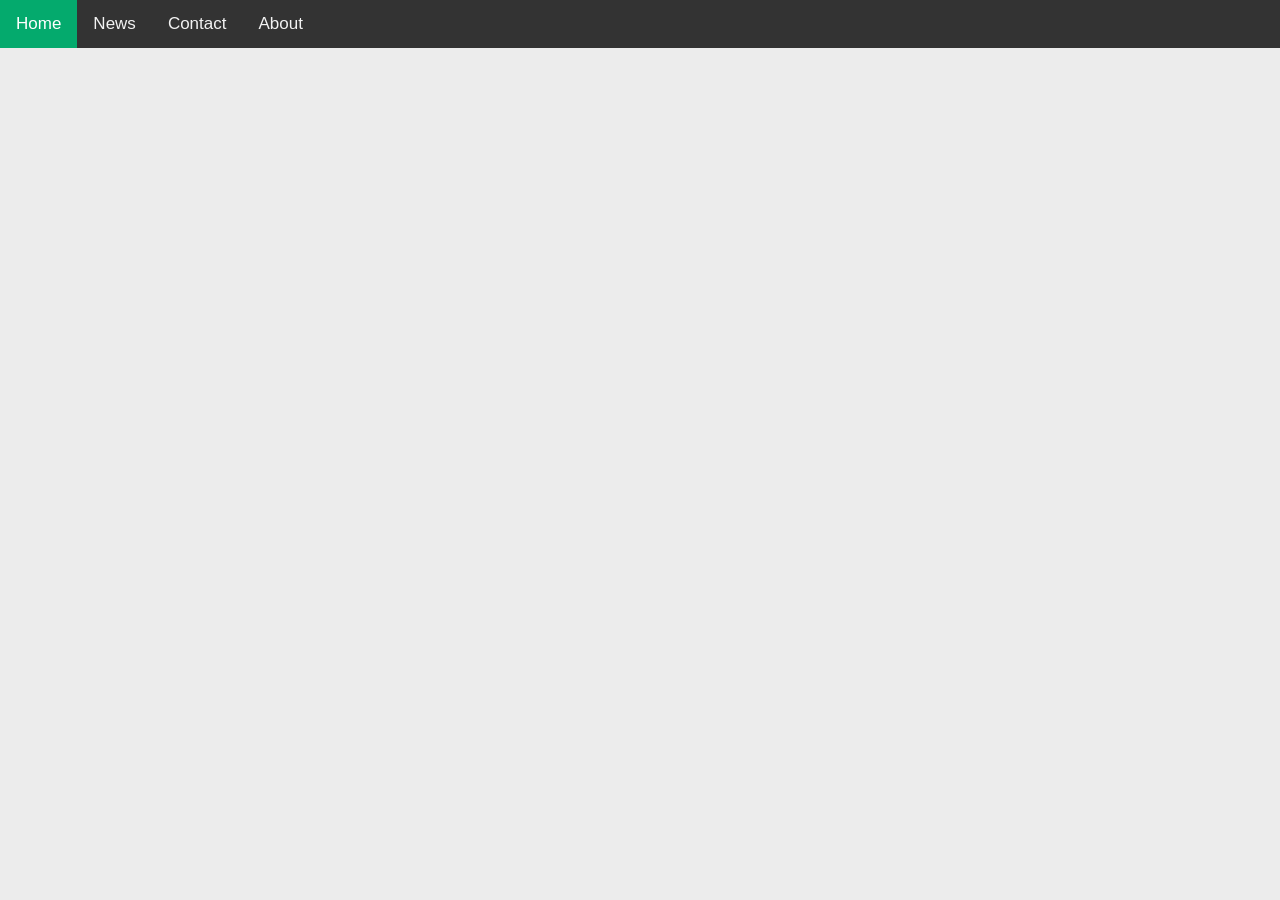
==== commit 16e1278d: "nave bar added" ====
--- a/index.html
+++ b/index.html
@@ -1,134 +1,15 @@
 <html>
     <head>
-		<style>
-		svg {
-			display:block;
-			width:258px;
-			height:258px;
-			position:absolute;
-			left:50%;
-			top:50%;
-			transform:translate(-50%,-50%);
-		  }
-		  
-		  .tree {
-			fill: #E73E0D;
-		  }
-		  
-		  .circle-mask {
-			transform-origin: 40% 90%;
-			animation: scale 15s infinite ease-out;
-		  }
-		  
-		  @keyframes scale {
-			0%, 100% {
-			  transform: scale(0.0);
-			}
-			7%, 90% {
-			  transform: scale(0.4);
-			}
-			50% {
-			  transform: scale(1);
-			}
-		  }
-</style>
+		<link rel="stylesheet" href="css/basic.css">
+		<link rel="stylesheet" href="css/navbar.css">
     </head>
     <body>
-        <svg x="0" y="0" width="258" height="258">
-  
-  <g clip-path="url(#clip-path)">
-    
-    <path class="tree" d="M207.03 74.82c-0.77 0.9-3.85 2.06-4.37 0.64 -0.51-1.41-1.93 2.19-3.34 1.41 -1.41-0.77-5.27-2.31-5.52-0.9 -0.26 1.42-1.8 2.7-2.44 1.93 -0.64-0.77-3.21-3.6-2.18-4.37 1.03-0.77 1.42-2.95-0.51-2.31 -1.93 0.64-1.54-3.47 0-4.24 0.99-0.49 1.42-1.03 2.31 0.39s2.19-0.26 2.19-1.28 0.9-2.44 1.8-2.44 3.6 1.03 4.63 2.7c1.03 1.67 1.54 4.5 3.08 4.88C204.21 71.61 207.81 73.92 207.03 74.82M186.6 76.88c-2.31-0.9-1.03 3.6-3.98 1.93 -2.96-1.67-3.08-2.44-3.21-3.98 -0.13-1.54-4.63-1.67-0.26-3.85 1.16-0.58 3.86-0.77 3.73 0.51 -0.13 1.26-3.6 2.17 0.26 2.44 3.6 0.26-2.18 1.8 5.4 1.28C189.56 75.14 188.92 77.78 186.6 76.88M179.41 87.68c-1.42 0.51-1.93 1.28-2.44 0.64 0 0 2.06-2.95 2.83-2.7C180.56 85.87 180.82 87.16 179.41 87.68M176.32 91.53c-1.67 1.8-1.28 2.7-0.64 3.85 0.64 1.16-3.85-2.18-1.67-5.14C174.62 89.41 177.99 89.73 176.32 91.53M172.72 71.48c-1.41-0.51-0.13-3.21 0.64-4.88 0.58-1.25 0.77-3.34 2.06-1.67 1.29 1.67 0.64 3.47-0.13 4.5C174.52 70.45 175.63 72.54 172.72 71.48M170.67 69.34c-0.9 0-1.64-0.65-1.64-1.45 0-0.8 0.73-1.45 1.64-1.45 0.9 0 1.64 0.65 1.64 1.46C172.3 68.69 171.57 69.34 170.67 69.34M170.54 95.38c-0.51 0.64-0.9-1.67-2.44-1.54 -1.54 0.13-3.21-0.64-2.31-2.31 0 0 2.7-0.9 3.73 0.64C170.54 93.71 171.05 94.74 170.54 95.38M165.4 68.78c-0.9 0.64-0.9-0.9-3.6 0.64 -2.7 1.54-2.83-0.51-2.31-1.41 1-1.75 1.67-2.31 3.21-2.31s4.5-1.29 5.01 1.16c0.52 2.44 3.18 5.62 1.93 6.04C166.56 73.92 166.3 68.14 165.4 68.78M162.02 112.04c-1.99-1.52 0.13-1.82 0.13-1.82s1.07 0.1 1.44 0.57C164.43 111.83 164.02 113.56 162.02 112.04M163.04 124.87c-0.96 0.69-3.07 0.49-1.9-1.09 1.17-1.59 2.13-0.02 2.13-0.02S163.46 124.56 163.04 124.87M158.85 108.49c-0.64-0.13-3.08-1.8-4.88-1.8 -1.8 0-3.08 1.16-3.47-0.51 -0.2-0.89 1.8-2.06 2.7-2.44 0.9-0.38 2.7-1.41 3.08-2.44s1.67-1.41 2.06 0.64c0.39 2.06 5.14 3.6 4.63 5.01C162.44 108.36 159.49 108.62 158.85 108.49M160.15 123.91c0 0-0.64 0.51-1.1 0.26 -1.03-0.57-1.75-2.57 0.18-2.18C161.16 122.37 160.15 123.91 160.15 123.91M156.28 112.48c-1.03-0.64-2.7-0.39-3.08 0.64 -0.39 1.03-1.93 2.32-3.21 0.9 -1.29-1.41-0.51-4.62 1.8-3.21 1.19 0.72 5.4-2.31 5.91-1.54C158.2 110.03 157.3 113.12 156.28 112.48M156.84 121.2c-0.11 1.18 0.09 2.27-0.82 1.55 -0.77-0.6-0.63-4.07 0.49-3.42S156.95 120.02 156.84 121.2M149.08 54.78c-1.8 1.16-2.57 1.03-3.47 0.9 -0.9-0.13-1.16 2.06-2.06 0.13 -0.4-0.85 3.34-2.18 4.63-2.18 1.28 0 2.31-2.19 3.08-1.03 0.77 1.16 0.77 3.6-0.52 4.76C148.68 59.21 150.38 53.94 149.08 54.78M144.16 108.56c-2.01-0.59-5.42 0.65-3.34-1.81 1.58-1.86 2.12-4.57 3.76-2.24C145.29 105.51 147.58 109.56 144.16 108.56M144.07 118.39c-1.29-0.13-3.35-3.01-2.7-3.08 1.16-0.13 2.44-0.9 3.34 0.13C145.61 116.46 145.35 118.52 144.07 118.39M138.8 124.55c-2.44 3.86-4.76 1.93-5.27 1.41 -0.51-0.51-2.31-4.11-0.26-5.52 1.27-0.88 1.41-3.47 3.47-1.8C138.8 120.31 141.24 120.7 138.8 124.55M128.9 104.38c1.13-1.05 0.13-3.08 2.57-1.41 2.44 1.67 1.67 3.73 0.65 3.85C131.09 106.95 126.98 106.18 128.9 104.38M125.95 100.91c-0.39-1.54-0.77-2.57 0-3.6 0.34-0.46 2.31-0.9 2.7-0.26 0.39 0.64 2.31 0.77 2.44 1.93 0.13 1.16-2.18 1.16-2.7 1.67C127.88 101.17 126.34 102.45 125.95 100.91M126.59 116.46c-1.8 1.29-3.85 2.44-4.88 1.16 -1.03-1.28-2.18-2.05-3.47-2.57 -1.28-0.51-0.9-4.11-0.38-4.5 0.66-0.49 2.06-0.64 3.21-0.51 1.16 0.13 4.63 0.26 5.78 2.57C128 114.92 128.39 115.17 126.59 116.46M113.35 97.06c-0.64-1.8 1.42-3.73 1.67-4.24 0.26-0.51 2.06-2.95 3.6-1.67 1.55 1.29-0.77 2.44-0.9 3.47 -0.13 1.03 1.41-0.38 2.32 3.22 0.9 3.6-2.52 1.56-3.47 2.57C114.64 102.45 114 98.85 113.35 97.06M112.09 68.36c-1.01-0.43-0.63-1.49-0.19-2.26 0.44-0.77 1.3-0.19 1.3-0.19 0.05 0.24 1.4 1.69 1.01 2.17C113.82 68.56 113.1 68.8 112.09 68.36M108.99 51.56c-1.41 0.26-1.8-2.18 0-2.31 1.8-0.13 2.7 2.96 2.57 3.34C111.21 53.64 110.4 51.31 108.99 51.56M110.91 64.03c0 1.8-0.51 2.96-1.54 2.96 -1.03 0-3.34 1.2-4.24 1.28 -1.28 0.13-0.13 0.51-2.06-0.9 -1.92-1.41-0.9-0.51 0.39-2.44 1.28-1.93 2.06-0.64 5.01-1.93C111.43 61.72 110.91 62.23 110.91 64.03M106.16 119.16c-1.03 0.13-2.96-2.06-4.11-1.93s-2.06 2.31-3.98 1.8c-1.93-0.52-3.09-2.06-2.95-3.47 0.13-1.41-1.16-2.31 0.13-3.34 1.17-0.94 3.08 2.7 4.5 1.41 1.41-1.29 2.7-1.03 4.11-1.03 1.42 0 6.43 0.77 6.17 2.96C109.76 117.74 107.19 119.03 106.16 119.16M93.69 101.94c-1.44-0.58-2.44-2.57 0.26-2.19 2.7 0.39 1.29 1.93 1.29 1.93S94.34 102.19 93.69 101.94M95.89 102.21c0.98-1.2 2.87 0.05 2.87 0.05 0.55 0.95 0.88 2.98-0.24 2.51C97.4 104.3 94.91 103.41 95.89 102.21M109.5 79.83c0.65 1.03 0.65 2.19-0.51 1.8 -1.16-0.39-1.8 0.39-2.7 0.64 -0.9 0.26-2.82-0.45-2.7-1.54C103.85 78.42 108.86 78.81 109.5 79.83M106.93 97.31c0.39 1.8-0.13 2.57-1.28 2.31 -1.16-0.26-1.54 1.41-3.73 1.67s-4.05-3.15-4.05-4.18c0.77-1.29 4.05-1.35 5.46-2.25C104.75 93.97 106.54 95.51 106.93 97.31M96.91 81.25c0.26-2.57 1.03-0.64 2.44 0 1.42 0.64 4.24 1.54 0.26 2.44C98.35 83.98 96.65 83.82 96.91 81.25M99.35 31.39c1.31-1.31 1.03 1.16 3.34 1.29 2.31 0.13 6.03 0 5.91 1.54 -0.26 3.34 5.04 2.57 4.88 4.24 -0.26 2.83-3.47 3.34-3.85 4.11 -0.38 0.77-2.96 0.26-2.7 2.96 0.26 2.7-2.06-0.45-2.44-1.54 -0.77-2.18 2.32-3.34 1.8-4.5 -0.51-1.16-2.57 2.06-3.73 0.77 -1.16-1.29-2.57-0.26-1.54-2.83 1.03-2.57 0.39-2.18-0.9-2.7C98.84 34.22 98.84 31.9 99.35 31.39M104.1 26.25c1.67 0.39 4.88 1.03 4.5 2.83 -0.38 1.8-1.67 2.31-2.31 1.03 -0.64-1.29-0.13-2.19-2.44-2.19 -2.31 0-2.7 0.52-2.7-0.51C101.15 26.59 102.43 25.86 104.1 26.25M116.95 46.17c-0.98 1.43-1.45 1.84-1.63 1.94 0.16 0.03 0.5 0.3 0.73 1.79 0.38 2.44-0.51 3.85-0.9 3.47 -0.38-0.39-2.44-1.54-2.31-3.6 0.13-2.06 2.31-3.34 0.39-3.73 -1.93-0.38-2.18 0.9-2.44-1.03 -0.16-1.17-0.13-1.67 2.7-1.54C116.31 43.6 118.62 43.73 116.95 46.17M119.4 68.14c2.06 1.54 2.44-1.03 3.34 0 0.9 1.03 0.39 2.57-0.77 3.09 -1.16 0.51-2.31-0.39-3.73-0.39s-1.41-0.26-1.28-1.03C117.08 69.05 117.34 66.6 119.4 68.14M121.45 43.47c1.03-1.41 0.39-2.57 2.19-2.18 1.8 0.39 1.28 3.21 1.16 4.24 -0.13 1.03-1.93 0.9-2.57 1.67 -0.64 0.77-1.67 0.77-1.93-0.26C120.04 45.93 120.42 44.88 121.45 43.47M125.56 75.21c-0.64 1.29-1.67 3.22-2.44 3.22 -0.77 0-1.03-1.41-2.19-2.06 -1.16-0.64-1.67 0-1.54-1.67 0.05-0.64 0.77-1.41 2.96-1.16C124.53 73.8 126.2 73.92 125.56 75.21M126.08 68.01c0.77 0.06 4.76 0.26 4.24 2.44 -0.52 2.19-1.67 2.57-2.7 2.57 -1.03 0-1.41-2.31-2.31-2.83C124.41 69.68 124.28 67.88 126.08 68.01M128.52 43.08c0.73-0.18-0.13-4.5 0.77-4.24 0.9 0.26 2.57 2.06 4.24 2.31 1.67 0.26 2.18 1.03 0.77 2.06 -1.41 1.03-1.92 1.16-2.06 2.44 -0.13 1.28-1.67 1.54-1.93 0.51 -0.26-1.03-1.03-1.93-1.8-0.9C127.75 46.3 125.95 43.73 128.52 43.08M133.53 78.29c-0.26 0.9-0.26 2.19-1.93 2.06 -1.67-0.13-5.01 1.16-1.8-2.31C130.56 77.23 133.79 77.39 133.53 78.29M137.26 63.52c1.28-0.64 1.67 3.34 0.51 3.47 -1.16 0.13-4.37 1.41-4.76 2.06 -0.38 0.64-2.06 0.51-2.06-0.13 0-3.08 1.8-1.54 2.7-1.54C134.56 67.37 135.97 64.16 137.26 63.52M137.9 57.09c0.77-0.51 4.76-1.03 4.5 0.26 -0.26 1.28-2.96 3.34-3.85 2.96C137.64 59.92 137.13 57.6 137.9 57.09M144.16 58.6c1-1.77 1.69-0.37 1.69-0.37s0.11 0.76-0.24 1.14C144.82 60.21 143.16 60.37 144.16 58.6M144.58 82.15c0 1.54-1.29 1.54-2.19 0.9 -0.9-0.64-1.8-2.31-3.98-2.06s-6.42 1.03-2.95-2.95c0.94-1.08 2.44-1.93 3.47-1.16 1.03 0.77 1.93 3.73 2.96 2.96C142.91 79.06 144.58 80.61 144.58 82.15M143.69 51.95c1.15 1.03-1.67 4.37-2.83 2.96C140.85 54.91 142.53 50.92 143.69 51.95M153.29 45.72c1.07 0.41 0.56 1.75-0.28 2.36 -0.85 0.6-1.77 0.43-1.77 0.43C150.31 46.92 152.22 45.31 153.29 45.72M153.45 33.45c-0.38-1.41 1.42-2.18 2.06-1.41 0.64 0.77 2.31 3.21 1.16 3.73 -1.16 0.51-3.6 3.08-4.75 1.93C150.81 36.59 153.83 34.86 153.45 33.45M160.13 47.07c0.77-0.64 2.31 0 0.52 0.77 -1.8 0.77 0.9 1.8 1.8 2.44 0.9 0.64 1.54 1.67 0.51 1.67 -1.03 0-2.05 1.16-3.34 1.41 -1.28 0.26-3.21-1.28-3.6-4.24C155.63 46.17 159.54 47.56 160.13 47.07M159.62 28.82c1.67-0.51 2.19 0.77 2.57 1.41 0.39 0.64-3.08 3.09-3.73 1.54C158.11 30.94 157.95 29.33 159.62 28.82M164.11 56.83c-0.51 0.64-3.21 0.52-3.86 1.42 -0.64 0.9-3.47 0.9-3.6 0.26 -0.13-0.64-0.64-1.16-0.26-1.67 0.44-0.58 4.63 0.39 5.4-0.64C162.57 55.16 164.63 56.19 164.11 56.83M162.57 45.27c0.13-0.51 1.67-1.29 1.54 0 -0.13 1.28-0.77 1.41-1.93 1.03C161.03 45.91 162.41 45.94 162.57 45.27M164.72 58.98c0.83-1.17 1.4-0.24 1.4-0.24s0.1 0.5-0.2 0.75C165.26 60.05 163.89 60.15 164.72 58.98M174.52 44.37c0.49-0.91 3.22-0.13 2.83 0.77 -0.38 0.9-0.38 3.34-1.67 1.67C174.39 45.14 173.5 46.3 174.52 44.37M178.4 66.67c0.83-1.17 1.4-0.24 1.4-0.24s0.1 0.51-0.2 0.76C178.95 67.74 177.58 67.84 178.4 66.67M179.79 45.91c0.93-0.6 2.19-2.7 1.67-0.51 -0.52 2.18 2.83 0.51 1.54 2.83 -1.28 2.31-2.31 2.44-2.31 2.06 0-0.38 1.67-2.18-0.38-2.7C178.25 47.07 177.22 47.58 179.79 45.91M184.12 49.25c0.83-1.17 1.4-0.24 1.4-0.24s0.09 0.51-0.2 0.76C184.66 50.32 183.29 50.43 184.12 49.25M185.94 70.3c0 0 0.09 0.51-0.2 0.76 -0.65 0.56-2.02 0.66-1.19-0.51C185.37 69.37 185.94 70.3 185.94 70.3M199.67 63.65c0.82-1.17 1.4-0.24 1.4-0.24s0.1 0.5-0.2 0.76C200.21 64.72 198.84 64.82 199.67 63.65M185.76 113.8c1.39-0.07 4.42-0.37 4.01 1.27s-3 1.31-3 1.31C185.72 115.7 184.37 113.87 185.76 113.8M191.36 105.54c0.54-0.62 2.06-0.9 2.7 0.13 0.64 1.03 1.16 1.16 2.06 1.16 0.9 0 0.9 1.16 0.39 2.19 -0.52 1.03 0.77 1.8-0.9 2.44 -1.67 0.64-1.28 2.31-2.57-0.13 -1.29-2.44 0-3.21-1.15-4.24C190.71 106.05 190.46 106.56 191.36 105.54M198.94 102.97c0.87-2 1.8-1.93 2.18-0.9 0.38 1.03 2.19 4.24 0.64 4.37 -1.54 0.13-0.9 2.7-2.44 1.54s-2.31-1.03-2.57-2.57C196.5 103.87 198.04 105.02 198.94 102.97M216.88 111.9c0.73 0.37 0.38 1.6-0.19 2.14 -0.57 0.55-1.2 0.4-1.2 0.4C214.85 112.99 216.15 111.53 216.88 111.9M90.23 113.5c-2.06-0.51-3.47-1.28-3.73-3.21 -0.26-1.93-2.57-4.5-2.06-5.27 0.51-0.77 1.16-1.03 1.41-1.54 0.57-1.14 1.8-2.44 2.83-0.64 1.03 1.8 2.57 2.7 2.7 4.11C91.51 108.36 92.28 114.02 90.23 113.5M84.06 120.19c-1.41 0.26-3.69-0.8-1.54-1.54 3.34-1.16 0-3.73-1.29-4.11 -1.28-0.38-3.47-0.38-4.24-2.05 -0.77-1.67-3.08 0.13-3.21 0.77 -0.13 0.64-0.9 2.32-2.31 2.06 -1.41-0.26-1.8 0.52-1.28-0.9 0.22-0.6 2.19-0.26 2.31-1.29 0.13-1.03 0.64-2.31 1.67-2.31s2.44-1.8 3.98-1.41c1.54 0.38 3.47 3.47 4.24 4.37 0.77 0.9 4.63 3.21 6.17 4.63 1.54 1.42 2.31 0.52 2.31 1.67S85.47 119.93 84.06 120.19M69.54 94.48c-0.64-1.54-0.51 1.42-1.54 0.9 -1.03-0.51-1.16-0.38-1.03-1.28 0.08-0.53 0.77-1.16 2.44-1.29 1.67-0.13 3.99 2.57 3.47 3.08C72.36 96.41 70.18 96.03 69.54 94.48M66.45 118.52c0.13 1.8-2.83 1.93-3.21 1.41 -0.45-0.6-0.77-2.57 0.51-3.86 1.28-1.28 5.4-1.8 5.14-0.9C68.64 116.07 66.32 116.72 66.45 118.52M62.6 89.6c0.13-0.64-1.16-2.31-0.39-2.95 0.7-0.58 3.86 1.29 2.7 2.19C63.75 89.73 62.47 90.24 62.6 89.6M61.7 93.59c-0.9-0.26-1.54-1.16-1.15-1.93 0.37-0.74 1.41-0.9 1.93 0C62.98 92.56 62.6 93.84 61.7 93.59M61.57 117.23c-1.8 2.31-3.34 1.93-2.06-0.38C60.14 115.72 63.37 114.92 61.57 117.23M61.31 122.24c-1.8 2.31-3.34 1.93-2.06-0.38C59.88 120.73 63.11 119.93 61.31 122.24M57.97 97.83c-0.51-0.9-0.26-1.8-0.26-1.8 1.67-0.77 3.08 1.29 2.57 2.31C59.77 99.37 58.48 98.73 57.97 97.83M59.51 56.7c-0.77-1.8-2.05-3.34-0.77-4.5 0.61-0.55 3.09 0 3.34 0.64 0.26 0.64 1.93 3.85 1.29 4.62C62.73 58.25 60.28 58.5 59.51 56.7M56.17 37.43c0.37-0.73 3.34 1.8 2.44 2.96C57.71 41.54 55.53 38.71 56.17 37.43M69.92 90.24c-0.64 0.26-3.98 0.77-4.24-0.64 0.02 0.11 3.47-3.22 4.24-3.08C71.33 86.77 70.56 89.99 69.92 90.24M69.92 73.8c0 0.77 0.39 2.18-1.54 1.93 -1.93-0.26-3.47-0.77-3.34-1.93 0.13-1.16 1.42-1.54 2.57-1.54 1.15 0 2.57-2.06 3.21-1.16C71.46 72 69.92 73.02 69.92 73.8M74.03 50.54c0.51 1.54 1.29 1.8 0.13 3.08 -1.16 1.28 1.54 3.21-0.64 3.73 -2.18 0.51-2.7-2.19-4.63-2.31 -1.93-0.13-4.88-0.77-4.88-2.18 0-1.41-2.44-2.19-1.67-4.11 0.34-0.84 3.6 0.26 4.11-0.51 0.51-0.77 1.67-0.64 1.93 1.03 0.26 1.67 1.42 1.8 2.44 0.9C71.85 49.25 73.52 49 74.03 50.54M77.38 71.1c1.15-0.13 1.54-2.18 2.96-1.93 1.41 0.26 1.8-3.73 3.47-2.06 1.67 1.67-2.57 2.44-2.7 5.14 -0.13 2.7-3.34 2.06-3.86 1.03 -0.51-1.03-1.28-1.67-2.18-0.38 -0.9 1.29-3.21 1.67-2.57-0.13 0.64-1.8 0.64-2.31 0.64-2.31 0.26-0.77-1.03-2.18 0.39-2.44C74.93 67.76 76.22 71.23 77.38 71.1M76.47 56.83c0.83-1.25 3.34-0.64 4.88-0.51 1.54 0.13 1.67 1.93 0.77 2.7 -0.9 0.77-0.26 4.11-2.31 3.09C77.76 61.07 74.42 59.92 76.47 56.83M73.91 87.03c0.4-0.5 2.57 0.39 3.08 0.26 0.52-0.13 0.26 2.44-0.64 2.96 -0.9 0.51-2.7 0.9-2.7 0.13C73.65 89.6 73.39 87.68 73.91 87.03M74.55 109.01c0 1.16-2.31 0.9-2.7 0.13C71.85 109.14 74.55 107.85 74.55 109.01M74.29 104.64c0-2.19-2.95 1.42-1.93-2.31 0.25-0.89 1.8-0.26 2.7-1.93 0.9-1.67 1.8-1.41 3.08-0.51 1.29 0.9 3.21 2.18 2.7 3.21 -0.51 1.03 1.67 4.5 0.9 5.27 -0.77 0.77-4.11 0-4.63-1.15C76.6 106.05 74.29 106.82 74.29 104.64M84.56 79.02c0 0-0.94 3.55-2.45 2.71C80.6 80.9 83.17 78.84 84.56 79.02M85.85 77.01c0.77-0.51 2.44-1.8 2.57-0.9 0.13 0.9 0 1.8-0.64 2.83 -0.64 1.03-2.18 1.28-2.7 0.39C84.57 78.42 85.85 77.01 85.85 77.01M87.78 66.73c1.03-0.38 3.08-0.38 2.44 0.64 -0.64 1.03-1.93 3.34-2.96 2.18C86.24 68.4 87.78 66.73 87.78 66.73M54.24 93.33c-0.77 0.39-0.77-1.54-0.77-1.54C53.99 91.66 55.01 92.94 54.24 93.33M45.38 80.74c-1.41 0.9-6.42 2.18-6.55-1.16 -0.04-1.1 2.31-1.54 4.5-1.15C45.51 78.81 46.79 79.83 45.38 80.74M38.82 90.24c-0.64 1.67-1.67 2.44-2.7 1.54 -1.03-0.9-1.67-0.64-2.7-1.15 -1.03-0.51 1.41-1.54 1.16-2.19 -0.26-0.64 0.39-1.03 0.39-1.03 1.28-0.38 2.44 0.77 3.47 0.39C39.47 87.42 39.47 88.57 38.82 90.24M237.11 73.67c-0.38-2.19-2.7-3.85-5.27-0.77 -2.57 3.08-1.6 0.03-4.11 1.28 -2.83 1.41-3.34 0.51-5.52-1.16 -1.18-0.9-1.41-5.91-3.31-3.25 -2.67 3.75-1.93-1.8-3.12-2.28 -2.57-1.03-4.37 0.77-5.4 1.93 -1.03 1.16-4.63 0.64-6.17-2.06 -1.54-2.7 1.16-3.47 1.93-2.18 0.77 1.29 3.6-0.13 2.18-2.06 -1.41-1.93 5.14-2.7 7.58-3.6 2.44-0.9 0-2.31-2.06-2.18 -2.06 0.13-3.21 0.39-4.11-2.06 -0.9-2.44-1.93-1.8-2.44-1.28 -0.51 0.51-1.28 2.44-4.11 0.26 -2.83-2.18 1.03-3.34 2.31-2.18 1.28 1.16 1.93-3.21 4.11-3.08 2.18 0.13 5.27 1.28 7.45 1.16 2.19-0.13 3.47 1.41 0.9 1.8 -2.57 0.38-1.93 2.7-0.77 3.34 1.16 0.64 3.08-2.7 4.88-1.41 1.8 1.29 3.73-0.51 6.81 1.03 3.08 1.54 3.08 0.39 4.5-0.26 1.41-0.64 3.34-1.28 3.21-2.95 -0.13-1.67-3.34 0-4.88-2.96 -0.98-1.87-3.21-1.03-5.52-0.64 -2.31 0.39-3.47 2.7-4.37 0.9 -0.9-1.8 5.78-4.11 6.17-5.78 0.39-1.67-1.29 0.51-1.93-1.67 -0.64-2.18-2.06-1.54-4.11-1.41 -2.06 0.13-3.08-1.8-4.62-1.93 -1.54-0.13-2.7 2.7-5.4 2.57 -2.7-0.13-1.8-2.44-3.47-4.11 -1.67-1.67 0.39-4.11 1.93-0.9 1.54 3.21 2.06 1.67 3.47 0.77 1.42-0.9 2.83-2.31 5.27-0.13 2.44 2.18 2.05 0.39 3.6-0.39 1.54-0.77 1.93-2.44 0.9-2.44 -1.03 0-6.04-0.77-3.34-2.06 1.98-0.94 1.54-1.47 0.19-2.61 -0.93-0.78-1.95-0.43-1.73-1.51 0.1-0.48-1.51-2.24-2.68-2.02 -1.17 0.22-3.95 1.04-3.61-2.35 0.26-2.57-0.95-0.35-2.25-0.51 -1.3-0.16-2.44 2.63-3.15 0.13 -0.84-2.99-4.21 0.85-4.38 0.69 -0.27-0.26-0.63 2.18-2.2 1.97 -1.58-0.22-4.05 2.86-3.65 0.84 0.4-2.02-0.88 0.05-1.33 0.1 -2.31 0.26-5.27 1.8-0.9 4.75 4.37 2.96 0.13 2.7-2.44 3.34 -2.57 0.64-1.29 2.7-0.26 3.86 1.03 1.16-0.77 4.11-2.06 1.29 -1.28-2.83-2.06-1.16-3.73 0.13 -1.67 1.28-1.03-1.67-0.26-1.67 0.77 0 1.03 0.13 2.19-3.34 1.16-3.47-5.65-7.58-5.91-9.9 -0.26-2.31-1.67-4.24-3.08-3.08s-2.44 0.64-3.98-1.16c-1.54-1.8-2.06 1.03-2.96 0.77 -0.9-0.26-2.83-0.26-4.88 1.29 -5.38 4.04 1.41 3.21 2.44 4.37 2.32 2.61-0.64 3.6-2.06 1.93 -1.41-1.67-1.8-0.38-2.7-0.26 -0.9 0.13-2.19-0.64-3.08-1.54 -0.9-0.9-2.44-2.31-3.73-0.51 -1.28 1.8-2.69 0.9-5.14-1.54 -2.44-2.44-2.82-0.64-3.21 0.9 -0.38 1.54-3.6 1.28-4.63 1.54 -1.03 0.26-3.47 3.98-5.78-0.77 -2.31-4.75 2.06-4.88 4.88-4.24 2.83 0.64 0.64-3.73 4.63-3.47 3.98 0.26 1.29 1.03 5.01 2.31 3.73 1.29 1.93-2.44 4.76-2.18 2.83 0.26 1.28-2.06 5.01-4.24 2.21-1.29-3.21-3.21-6.04-2.57 -2.83 0.64-3.08-0.64-4.76-1.54 -1.67-0.9-3.73-1.16-5.14 0.26 -3.6 3.6-3.47 0.13-3.47-1.54 0-1.67-5.52-4.75-8.22-5.14 -2.7-0.39-7.45 4.75-8.87 3.08 -1.41-1.67-3.08-0.38-6.55 0 -3.47 0.39-1.8 1.67-0.13 3.09 1.67 1.41-1.03 1.54-2.44 1.28 -1.41-0.26-2.69 1.67 1.03 2.57 3.73 0.9 0.64 2.06-0.77 2.06 -1.41 0-3.47 1.29-5.52 3.86 -2.06 2.57-3.47 1.93-5.78 1.41 -2.31-0.51 0-5.14 1.29-4.88 1.28 0.26 5.01-2.06 4.11-4.5 -0.9-2.44-0.9-1.8 1.93-3.85 2.83-2.06 0-3.73-1.28-4.24 -1.29-0.51-3.6 2.31-4.88 0.77 -1.28-1.54-2.57-1.54-4.11-1.54s-1.37 2.62-3.34 0.77c-0.51-0.48-1.12-0.85-1.8-1.13 -0.68-0.28-1.88-1.33-2.21-0.6 -0.74 1.61-2.79-3.92-3.05 0.06 -0.07 1.1-1.41 0.39-1.93-0.26 -0.73-0.91-2.06 0.77-2.9 0.55 -1.5-0.4-2.39 1.12-3.14 0.87 -1.16-0.39-4.33-3.42-5.78-0.39 -1.41 2.96 2.31 1.03 1.93 2.96 -0.39 1.93 1.8 3.21 0.64 4.5 -1.16 1.29-5.52 2.06-8.35-0.13 -2.83-2.18-4.24 1.93-4.76 4.11 -0.51 2.19 4.11 1.67 4.76 2.96 0.64 1.28 5.4-0.9 8.61 0.51 3.21 1.42-2.7 1.29-2.96 2.44 -0.25 1.16 2.7-0.26 3.47 1.54 0.77 1.8 2.06 0 4.11 1.67 2.06 1.67 3.73 0.39 5.53-0.51 1.8-0.9 4.11 1.28 3.86 2.57 -0.26 1.28-1.67 0.9-2.83 2.18 -1.15 1.29-2.83-2.18-4.63 0.64 -1.8 2.83 3.47 0.13 4.24 1.8 0.77 1.67 2.44 1.41 2.83 2.05 0.39 0.64-2.7 2.7-4.5 3.6 -1.8 0.9-3.21 1.93-6.3 1.41 -3.08-0.51 1.54-4.5-2.31-4.88 -1.16-0.12-3.98-1.03-3.73-2.7 0.26-1.67-5.27-7.32-6.81-8.61 -1.54-1.29 0.39 5.01-1.8 4.88 -2.18-0.13-5.01-4.5-8.87-7.2 -1.82-1.27-3.73-0.39-5.38-0.97 -0.89-0.31-2.4 1.74-2.64 0.78 -0.97-3.93-2.12 1.08-2.77 0.57 -0.99-0.79-1.49 1.53-2.7 0.64 -0.98-0.72-1.09 1.63-1.28 3.6 -0.38 3.86-2.06 1.54-6.04 2.18 -3.98 0.64-3.98 5.01-3.73 6.55 0.26 1.54-0.64 2.83-2.95 1.93 -2.31-0.9 0.13-2.83-1.93-3.6 -2.06-0.77-6.94 5.4-6.94 6.81 0 1.41 3.86-0.77 6.04 2.44 1.29 1.89 5.27-0.39 6.68 1.03 1.41 1.41 5.53-1.67 6.68-3.08 1.16-1.41 3.73-1.67 5.53-1.93 1.8-0.26 2.06 2.96 2.06 3.99 0 1.03 3.34 0.26 2.19 3.34 -0.49 1.29-1.93 1.03-7.32 1.41 -5.4 0.39 1.16 2.06 0.9 3.34 -0.26 1.29-5.01 0.77-6.3 2.31 -1.28 1.54 4.24 4.88 6.17 5.65 1.93 0.77 6.94-3.6 8.1-2.31 1.16 1.29 1.8 3.34 3.85 5.01 2.06 1.67 2.96 2.06 0 5.01C57.2 66.73 52.44 63 52.44 63c-3.08-0.64-4.75-2.31-6.55 0.39 -1.11 1.67-0.51 4.11-2.06 5.27 -1.54 1.16-2.81-2.19-5.14-1.93 -4.34 0.48-4.14-3.56-6.17-4.24 -1.28-0.43-5.56 3.86-5.4-1.07 0.2-5.96-3.16 0.05-4.24-0.85 -2.41-2.02-4.14 2.7-5.29-0.58 -0.45-1.27-2.58 0.56-3.45 1.1 -2.06 1.28 0 5.14-2.18 5.27 -2.18 0.13-1.54 1.28-3.08 2.7 -1.54 1.41 0 3.08-0.9 3.73 -0.9 0.64-0.73 2.64-0.26 2.96 1.16 0.77 1.41-3.85 2.83-0.77 1.42 3.08-3.47 3.86-4.24 2.7 -0.77-1.16-1.8-4.5-2.57-1.16 -0.61 2.66-3.98 3.6-3.73 4.88 0.5 2.5 3.73 0.39 5.91-0.39 2.19-0.77 2.06 3.21 2.06 5.78 0 2.57 2.96 1.8 3.73 2.44 0.77 0.64 1.93 1.54 3.34 1.67 1.41 0.13 2.83-2.44 0.13-2.83 -2.7-0.38 0-2.31-3.08-2.06 -3.08 0.26-1.28-2.7-0.51-1.8 0.77 0.9 3.6 0.26 5.91 0.64 2.31 0.39 2.83 3.73 4.88 3.6 1.03-0.06 2.31-0.26 2.44 1.16 0.13 1.42-1.16 3.6-0.38 3.86 0.5 0.17 0.77-2.31 2.7-2.96 1.93-0.64 1.42 2.83 1.8 4.76 0.38 1.93-1.93 0.26-2.19 2.96 -0.26 2.7 1.42 1.67 2.83 0.64 3.86-2.8 2.7 1.8 4.75 2.06 3.88 0.48 2.95-2.44 5.27-2.96 2.31-0.51 3.6-1.28 4.75-2.31 1.16-1.03 3.47-1.28 5.65 0.77 2.18 2.06 2.96 2.44 4.63 1.67 2.23-1.03 1.8 1.8 0.9 2.83 -0.9 1.03-6.17 0.77-9 0.39 -2.82-0.39-4.88 2.19-3.47 2.44 1.41 0.26 3.47 1.54 1.8 2.31 -1.67 0.77-1.28 2.31-2.95 2.18 -1.67-0.13-3.47-3.85-5.4 0.52 -1.93 4.37 3.34 7.2 7.45 5.65 4.11-1.54 5.4-0.13 5.91 1.41 0.51 1.54 5.4 2.76 5.4 2.76 2.31 5.01-2.12 0.96-3.47 0.58 -1.35-0.38-2.89 2.7-5.78 2.31 -2.89-0.39-3.85 0.97-3.08 1.54 0.77 0.58 2.32 2.12 0 3.08 -2.31 0.96-1.16 3.66-2.31 4.82 -1.16 1.16-0.58 3.09 1.54 3.09 2.12 0 7.33-0.38 8.1 0.96 0.77 1.35 6.17 0 6.17 0 5.21 0-0.38 3.08 0.19 4.63 0.58 1.54 10.99-0.39 13.11 0.96 2.12 1.35-0.38 4.43 0.97 5.2 1.35 0.77 4.24-2.7 2.7-5.4 -1.54-2.7 0.96-1.54 0.39-4.05 -0.58-2.5 5.2-4.05 7.9-3.66 2.7 0.39 4.63-0.58 4.24 2.31s2.89 0.58 4.43 1.16c1.54 0.58 1.54-2.12-0.19-3.28 -1.73-1.15 1.54-2.89 2.51-3.47 0.96-0.58-2.31-1.73 3.28-3.86 5.59-2.12 9.83 0.58 13.88 3.47 4.05 2.89 2.31 10.8 1.16 15.61 -1.16 4.82-3.48 8-4.82 10.41 -2.01 3.6-4.74 5.23-9.55 5.97 -38.51 3.36-53.1 14.08-53.1 14.08s29.1-12.53 79.99-12.53c37.64 0 75.34 12.53 75.34 12.53s-19.07-9.84-53.88-14.15c-1.83-1.28-2.08-1.8-2.31-2.86 -0.26-1.16-2.83-2.65-4.76-5.22 -1.92-2.57-1.41-6.55 0.13-10.02 1.54-3.47 2.7-8.87 6.04-10.28 3.34-1.41 2.44-3.21 3.34-3.98 0.9-0.77 2.96-2.95 4.11-0.39 1.16 2.57-1.67 0.13-3.85 1.93 -2.19 1.8 1.8 1.42 2.44 3.21 0.64 1.8 3.08 1.8 4.24 1.54 1.16-0.26 2.06 0.39 1.29 1.54 -0.77 1.16-1.41 1.8-1.03 3.21 0.39 1.41 2.7 1.03 3.98-0.26s0.77-1.54 2.06-0.39c1.29 1.16 1.03-1.29 2.83-1.8 1.8-0.52 1.03-1.16 1.67-2.19 0.65-1.03 2.44-0.9 3.47-0.13 1.03 0.77 0.26 3.09 0.9 1.42 0.64-1.67 2.19-0.26 2.19-0.26 1.67 2.06 2.06-1.03 4.24-0.64 3.82 0.67 3.47-0.38 5.4-1.15 1.93-0.77 2.06-1.29 3.21 0.77 1.16 2.06 1.03 1.29 4.63 1.42 3.6 0.13 6.3-4.11 7.45-5.65 1.16-1.54 2.44-1.41 1.42-4.76 -1.03-3.34-3.47 0.9-4.5-2.44 -1.03-3.34-3.85-0.9-4.75-3.47 -0.9-2.57 3.09-1.03 4.24-1.67 1.16-0.64 2.31 2.7 3.99 2.57 1.67-0.13 3.85 1.54 5.01 0.26s-1.28-1.93-2.44-3.6c-1.16-1.67 1.67-1.67 2.83-0.64 1.16 1.03 1.67 0.52 3.98 0.64 2.32 0.13 3.08 2.96 3.98 1.93 0.9-1.03-1.8-1.67 0.9-3.47 2.7-1.8 2.57-0.25 4.89-0.13 2.31 0.13 2.57-3.47 3.47-5.27 0.9-1.8 0.51-2.57-1.16-3.34 -1.67-0.77-2.18 0.77-2.96-1.67 -0.77-2.44-2.18-2.83-3.85-2.18 -1.67 0.64-5.4-0.39-5.27-2.19 0.13-1.8-3.21-2.44-5.27-2.7 -2.06-0.26-4.11-0.39-4.5-2.19 -0.38-1.8-1.28-2.18-3.34-2.18 -2.06 0-2.7 0.64-4.24-1.41 -1.54-2.06-3.73-1.16-5.4 0.26 -1.67 1.41-0.77 2.96-2.7 3.47 -1.93 0.52-2.44-2.57-0.64-3.98 1.8-1.41 2.7-0.9 1.67-2.57 -1.03-1.67 0-1.16 0.9-2.83 0.9-1.67 2.7-0.51 2.83 1.41 0.13 1.93 3.21 1.03 4.63 0.9 1.41-0.13 3.34-0.9 3.6 0.77 0.26 1.67 1.93 1.16 4.63 0.13 2.7-1.03 5.53 2.19 6.55 2.44 1.03 0.26 0.64-1.67 2.18-3.21 1.2-1.19-1.15-0.64-1.8-2.57 -0.64-1.93 1.28-2.18 3.86-0.39 2.57 1.8 1.41 3.34 2.83 3.99 1.41 0.64 3.21 2.7 5.91 0 2.7-2.7 2.7-0.51 5.4-2.19 2.7-1.67 5.4 0 6.55-1.67 1.16-1.67 1.29-1.41 4.88 0 3.6 1.41 2.31-1.03 2.19-5.91 -0.13-4.88 2.06-2.7 2.06-4.5S237.49 75.85 237.11 73.67"/>
-  </g>
-  
-  <clipPath id="clip-path">
-    
-    <path class="circle-mask" fill="#E73E0D" d="M232.009,72.205c-2.574,3.095-1.604,0.029-4.117,1.29
-					c-2.828,1.419-3.344,0.516-5.529-1.162c-1.18-0.904-1.416-5.936-3.312-3.263c-2.672,3.768-1.934-1.811-3.119-2.286
-					c-2.57-1.031-4.371,0.774-5.402,1.937c-1.027,1.162-4.629,0.645-6.172-2.066c-1.543-2.71,1.158-3.485,1.932-2.193
-					c0.77,1.292,3.6-0.129,2.186-2.066c-1.416-1.935,5.143-2.707,7.585-3.613c2.444-0.903,0-2.323-2.058-2.193
-					c-2.057,0.127-3.215,0.388-4.113-2.066c-0.9-2.45-1.93-1.805-2.445-1.288c-0.516,0.514-1.285,2.45-4.113,0.257
-					c-2.828-2.193,1.027-3.356,2.314-2.193c1.283,1.161,1.928-3.229,4.115-3.097c2.186,0.127,5.272,1.288,7.457,1.16
-					c2.187-0.129,3.475,1.419,0.9,1.807c-2.57,0.387-1.928,2.709-0.771,3.354c1.158,0.645,3.086-2.71,4.887-1.419
-					c1.804,1.29,3.73-0.516,6.817,1.033c3.086,1.548,3.086,0.386,4.502-0.258c1.412-0.644,3.344-1.29,3.213-2.968
-					c-0.128-1.678-3.345,0-4.888-2.97c-0.976-1.876-3.214-1.031-5.528-0.645c-2.312,0.388-3.472,2.711-4.372,0.905
-					c-0.901-1.809,5.783-4.13,6.172-5.808c0.386-1.679-1.287,0.516-1.928-1.679c-0.643-2.193-2.059-1.547-4.117-1.419
-					c-2.057,0.129-3.086-1.805-4.629-1.936c-1.543-0.128-2.699,2.71-5.4,2.581c-2.701-0.127-1.801-2.45-3.473-4.13
-					c-1.674-1.676,0.387-4.13,1.928-0.902c1.545,3.225,2.059,1.676,3.473,0.774c1.416-0.903,2.83-2.323,5.274-0.129
-					c2.442,2.193,2.055,0.388,3.601-0.389c1.543-0.774,1.929-2.45,0.899-2.45c-1.027,0-6.043-0.774-3.345-2.066
-					c1.985-0.949,1.54-1.479,0.191-2.618c-0.926-0.782-1.95-0.432-1.734-1.512c0.101-0.483-1.508-2.25-2.684-2.028
-					c-1.173,0.223-3.954,1.048-3.617-2.361c0.258-2.581-0.951-0.35-2.251-0.514c-1.3-0.166-2.441,2.646-3.149,0.128
-					c-0.844-3.004-4.214,0.854-4.381,0.69c-0.273-0.26-0.627,2.193-2.205,1.979c-1.582-0.217-4.051,2.871-3.65,0.843
-					c0.398-2.029-0.883,0.051-1.337,0.102c-2.316,0.257-5.275,1.805-0.901,4.773c4.373,2.97,0.129,2.711-2.442,3.356
-					c-2.573,0.646-1.288,2.711-0.258,3.872c1.028,1.162-0.771,4.13-2.058,1.292c-1.285-2.84-2.059-1.161-3.729,0.129
-					c-1.674,1.29-1.028-1.678-0.258-1.678c0.771,0,1.029,0.129,2.187-3.354c1.156-3.485-5.66-7.615-5.916-9.938
-					c-0.258-2.324-1.67-4.261-3.086-3.099c-1.417,1.162-2.444,0.645-3.987-1.163c-1.543-1.805-2.059,1.033-2.959,0.776
-					c-0.899-0.258-2.828-0.258-4.887,1.292c-5.384,4.052,1.416,3.225,2.445,4.387c2.324,2.624-0.644,3.615-2.059,1.935
-					c-1.414-1.678-1.801-0.386-2.699-0.257c-0.9,0.128-2.188-0.647-3.086-1.548c-0.9-0.905-2.445-2.323-3.732-0.518
-					c-1.283,1.805-2.697,0.903-5.144-1.548c-2.44-2.45-2.826-0.645-3.214,0.904c-0.386,1.548-3.601,1.29-4.63,1.548
-					c-1.027,0.259-3.471,4-5.788-0.774c-2.313-4.775,2.06-4.904,4.887-4.259c2.83,0.645,0.643-3.742,4.63-3.485
-					c3.987,0.261,1.289,1.035,5.015,2.324c3.732,1.292,1.932-2.452,4.76-2.193c2.828,0.257,1.285-2.066,5.016-4.26
-					c2.209-1.301-3.215-3.226-6.043-2.581c-2.832,0.645-3.086-0.645-4.76-1.549c-1.671-0.903-3.729-1.162-5.144,0.257
-					c-3.604,3.618-3.474,0.13-3.474-1.549c0-1.676-5.529-4.773-8.228-5.161c-2.702-0.388-7.46,4.775-8.876,3.097
-					c-1.414-1.677-3.086-0.386-6.557,0c-3.475,0.389-1.8,1.678-0.129,3.099c1.672,1.417-1.029,1.549-2.445,1.288
-					c-1.413-0.257-2.698,1.68,1.031,2.582c3.729,0.903,0.643,2.066-0.773,2.066c-1.416,0-3.471,1.292-5.529,3.872
-					c-2.06,2.581-3.472,1.937-5.788,1.419c-2.312-0.516,0-5.162,1.288-4.903c1.285,0.257,5.016-2.067,4.115-4.518
-					c-0.9-2.452-0.9-1.805,1.929-3.871c2.828-2.064,0-3.742-1.285-4.259c-1.288-0.516-3.602,2.322-4.887,0.774
-					s-2.57-1.548-4.114-1.548c-1.543,0-1.375,2.629-3.346,0.774c-0.514-0.485-1.124-0.854-1.803-1.137
-					c-0.679-0.282-1.881-1.332-2.215-0.605c-0.74,1.614-2.797-3.937-3.055,0.063c-0.071,1.101-1.414,0.388-1.928-0.258
-					c-0.732-0.913-2.057,0.774-2.903,0.548c-1.501-0.403-2.389,1.124-3.142,0.873c-1.158-0.388-4.335-3.436-5.788-0.388
-					c-1.414,2.969,2.314,1.033,1.93,2.969c-0.387,1.935,1.801,3.225,0.643,4.516c-1.159,1.292-5.53,2.066-8.358-0.129
-					c-2.83-2.193-4.245,1.935-4.76,4.128c-0.516,2.195,4.116,1.68,4.76,2.971c0.643,1.288,5.399-0.904,8.616,0.514
-					c3.213,1.421-2.701,1.292-2.959,2.454c-0.254,1.161,2.701-0.26,3.471,1.548c0.774,1.805,2.061,0,4.117,1.676
-					c2.057,1.68,3.729,0.388,5.53-0.514c1.8-0.905,4.116,1.288,3.86,2.58c-0.257,1.29-1.674,0.902-2.831,2.193
-					c-1.156,1.292-2.83-2.193-4.63,0.645c-1.799,2.84,3.474,0.129,4.244,1.809c0.771,1.676,2.443,1.417,2.83,2.062
-					c0.387,0.646-2.701,2.71-4.5,3.616c-1.801,0.902-3.217,1.935-6.303,1.419c-3.085-0.517,1.543-4.518-2.316-4.904
-					c-1.158-0.118-3.984-1.033-3.728-2.711c0.257-1.68-5.272-7.356-6.815-8.646c-1.543-1.292,0.386,5.034-1.801,4.904
-					c-2.186-0.131-5.014-4.518-8.874-7.227c-1.82-1.281-3.729-0.389-5.388-0.971c-0.893-0.315-2.405,1.75-2.643,0.787
-					c-0.971-3.946-2.127,1.088-2.77,0.571c-0.991-0.794-1.496,1.534-2.702,0.645c-0.984-0.723-1.089,1.632-1.285,3.615
-					c-0.384,3.872-2.056,1.548-6.044,2.193c-3.987,0.645-3.987,5.034-3.729,6.582s-0.643,2.838-2.958,1.935
-					c-2.316-0.902,0.13-2.838-1.93-3.612c-2.058-0.774-6.945,5.421-6.945,6.841c0,1.417,3.859-0.774,6.045,2.452
-					c1.287,1.898,5.272-0.388,6.688,1.031c1.414,1.419,5.529-1.678,6.688-3.098c1.156-1.419,3.729-1.678,5.529-1.937
-					c1.802-0.257,2.057,2.968,2.057,4.002c0,1.031,3.346,0.257,2.188,3.356c-0.488,1.299-1.932,1.031-7.331,1.419
-					c-5.402,0.387,1.159,2.064,0.901,3.354c-0.258,1.292-5.018,0.774-6.303,2.323c-1.286,1.55,4.244,4.904,6.174,5.678
-					c1.926,0.774,6.944-3.613,8.102-2.323c1.158,1.292,1.801,3.355,3.857,5.034c2.057,1.68,2.958,2.064,0,5.033
-					c-2.958,2.968-7.717-0.774-7.717-0.774c-3.085-0.647-4.758-2.323-6.557,0.388c-1.114,1.676-0.515,4.128-2.058,5.291
-					c-1.543,1.162-2.812-2.196-5.143-1.937c-4.34,0.485-4.147-3.579-6.174-4.259c-1.281-0.428-5.569,3.878-5.406-1.079
-					c0.198-5.986-3.159,0.055-4.241-0.856c-2.411-2.033-4.146,2.711-5.29-0.584c-0.447-1.279-2.585,0.558-3.453,1.1
-					c-2.058,1.29,0,5.163-2.186,5.292c-2.185,0.13-1.543,1.289-3.086,2.711c-1.543,1.418,0,3.097-0.903,3.742
-					c-0.898,0.645-0.735,2.647-0.256,2.968c1.159,0.774,1.415-3.872,2.829-0.774c1.416,3.097-3.471,3.872-4.244,2.711
-					c-0.77-1.163-1.797-4.518-2.571-1.163c-0.614,2.667-3.986,3.615-3.731,4.904c0.503,2.511,3.731,0.387,5.917-0.388
-					c2.187-0.774,2.057,3.229,2.057,5.808c0,2.582,2.961,1.807,3.73,2.452c0.771,0.646,1.928,1.548,3.344,1.679
-					c1.412,0.129,2.828-2.453,0.127-2.841c-2.699-0.384,0-2.321-3.086-2.064c-3.086,0.258-1.285-2.709-0.512-1.806
-					c0.77,0.902,3.598,0.257,5.914,0.645c2.315,0.386,2.829,3.742,4.887,3.613c1.035-0.064,2.315-0.26,2.444,1.16
-					c0.127,1.422-1.159,3.614-0.385,3.873c0.501,0.168,0.77-2.324,2.698-2.969c1.932-0.644,1.416,2.84,1.803,4.775
-					c0.383,1.936-1.93,0.26-2.188,2.969c-0.256,2.711,1.416,1.678,2.83,0.645c3.861-2.816,2.701,1.808,4.758,2.066
-					c3.881,0.486,2.955-2.453,5.272-2.97c2.316-0.516,3.601-1.29,4.758-2.323c1.158-1.033,3.473-1.289,5.658,0.775
-					c2.186,2.064,2.958,2.451,4.632,1.678c2.23-1.033,1.798,1.807,0.898,2.84c-0.898,1.033-6.171,0.772-9.002,0.387
-					c-2.826-0.387-4.885,2.194-3.469,2.451c1.412,0.26,3.469,1.549,1.797,2.324c-1.67,0.773-1.285,2.321-2.956,2.192
-					c-1.672-0.13-3.475-3.872-5.402,0.517c-1.927,4.388,3.344,7.228,7.459,5.68c4.116-1.549,5.401-0.131,5.917,1.418
-					c0.514,1.549,5.4,2.775,5.4,2.775c2.315,5.033-2.122,0.967-3.473,0.579c-1.351-0.387-2.894,2.713-5.787,2.325
-					c-2.894-0.389-3.858,0.969-3.086,1.549c0.773,0.58,2.317,2.127,0,3.097c-2.314,0.967-1.156,3.678-2.314,4.839
-					c-1.156,1.162-0.579,3.099,1.542,3.099c2.122,0,1.351,41.234,1.351,41.234h155.449c0,0-3.379-42.976-2.225-44.524
-					c1.158-1.549,2.445-1.422,1.416-4.777c-1.028-3.355-3.473,0.904-4.502-2.451c-1.028-3.354-3.859-0.904-4.759-3.483
-					c-0.899-2.582,3.088-1.03,4.244-1.679c1.157-0.645,2.316,2.709,3.988,2.582c1.67-0.129,3.856,1.547,5.015,0.258
-					c1.157-1.291-1.286-1.936-2.443-3.615c-1.159-1.676,1.672-1.676,2.829-0.645c1.157,1.033,1.673,0.518,3.985,0.645
-					c2.316,0.131,3.086,2.969,3.986,1.936c0.9-1.03-1.799-1.675,0.9-3.484c2.701-1.806,2.572-0.256,4.889-0.127
-					c2.314,0.127,2.57-3.484,3.473-5.291c0.9-1.809,0.512-2.584-1.158-3.355c-1.674-0.774-2.186,0.771-2.959-1.678
-					c-0.77-2.455-2.186-2.84-3.856-2.193c-1.673,0.645-5.401-0.389-5.274-2.195c0.13-1.808-3.214-2.453-5.271-2.709
-					c-2.058-0.259-4.115-0.389-4.502-2.195c-0.387-1.808-1.285-2.193-3.342-2.193c-2.059,0-2.7,0.645-4.244-1.42
-					c-1.543-2.065-3.732-1.162-5.402,0.258c-1.672,1.419-0.771,2.968-2.701,3.484c-1.928,0.518-2.443-2.582-0.642-4
-					c1.8-1.421,2.7-0.903,1.671-2.582c-1.029-1.678,0-1.162,0.9-2.838c0.898-1.677,2.699-0.517,2.83,1.419
-					c0.128,1.935,3.215,1.031,4.63,0.903c1.412-0.129,3.344-0.903,3.602,0.774c0.256,1.678,1.928,1.162,4.63,0.128
-					c2.699-1.031,5.529,2.195,6.557,2.453c1.031,0.258,0.643-1.679,2.186-3.228c1.199-1.199-1.155-0.646-1.799-2.58
-					c-0.645-1.937,1.283-2.194,3.857-0.388c2.572,1.807,1.414,3.355,2.828,4.002c1.416,0.645,3.217,2.709,5.914,0
-					c2.701-2.71,2.701-0.518,5.402-2.195c2.701-1.678,5.402,0,6.559-1.678c1.158-1.678,1.288-1.419,4.888,0s2.314-1.031,2.188-5.937
-					c-0.129-4.904,2.058-2.709,2.058-4.516s-1.672-0.515-2.057-2.708C236.896,70.784,234.58,69.108,232.009,72.205z"/>
-    
-	</clipPath>
-    
-</svg>
-      <bgsound src="sound/mixkit-magic-glitter-or-particles-2352.wav" loop="true" autostart="true" width="2" height="0">
+        <div class="topnav">
+  			<a class="active" href="#home">Home</a>
+  			<a href="#news">News</a>
+  			<a href="#contact">Contact</a>
+ 			<a href="#about">About</a>
+		</div> 
     </body>
 
 </html>
--- a/css/basic.css
+++ b/css/basic.css
@@ -0,0 +1,5 @@
+body {
+    background-color:   #ececec  ;
+    margin: 0;
+    font-family: Arial, Helvetica, sans-serif;
+  }
--- a/css/navbar.css
+++ b/css/navbar.css
@@ -0,0 +1,23 @@
+.topnav {
+  overflow: hidden;
+  background-color: #333;
+}
+
+.topnav a {
+  float: left;
+  color: #f2f2f2;
+  text-align: center;
+  padding: 14px 16px;
+  text-decoration: none;
+  font-size: 17px;
+}
+
+.topnav a:hover {
+  background-color: #ddd;
+  color: black;
+}
+
+.topnav a.active {
+  background-color: #04AA6D;
+  color: white;
+}
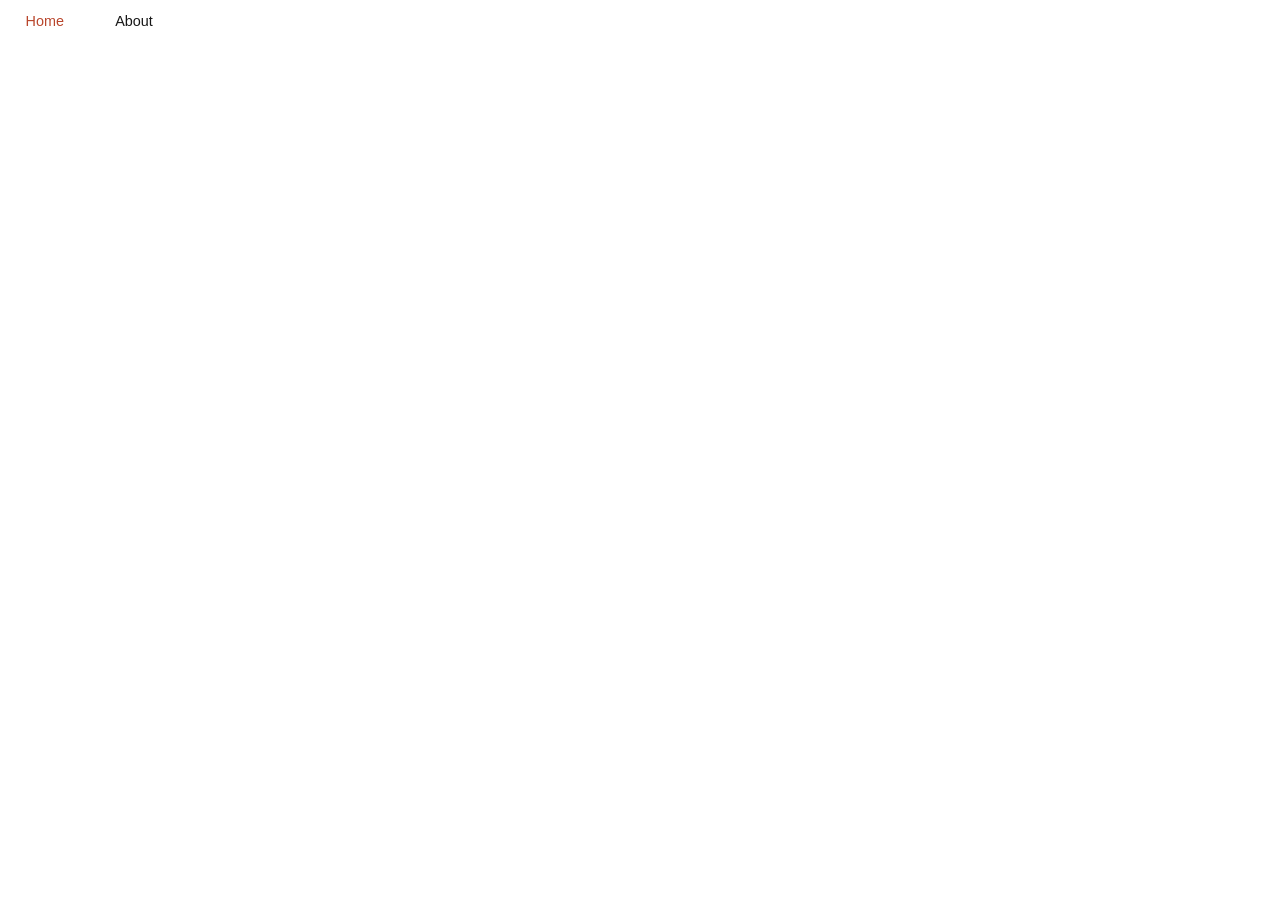
==== commit bb0afe4b: "updates" ====
--- a/index.html
+++ b/index.html
@@ -6,9 +6,9 @@
     <body>
         <div class="topnav">
   			<a class="active" href="#home">Home</a>
-  			<a href="#news">News</a>
-  			<a href="#contact">Contact</a>
- 			<a href="#about">About</a>
+  			<!-- <a href="#news">Blogs</a>
+  			<a href="#contact">Contact</a> -->
+ 			<a href="about.html">About</a>
 		</div> 
     </body>
 
--- a/css/basic.css
+++ b/css/basic.css
@@ -1,5 +1,5 @@
 body {
-    background-color:   #ececec  ;
+    background-color:   #ffffff  ;
     margin: 0;
-    font-family: Arial, Helvetica, sans-serif;
+    
   }
--- a/css/navbar.css
+++ b/css/navbar.css
@@ -1,23 +1,24 @@
 .topnav {
   overflow: hidden;
-  background-color: #333;
+  font-family: Garamond, sans-serif;
+  /* \background-color: #333; */
 }
 
 .topnav a {
   float: left;
-  color: #f2f2f2;
+  color: #161616;
   text-align: center;
-  padding: 14px 16px;
+  padding: 1% 2%;
   text-decoration: none;
-  font-size: 17px;
+  font-size: 90%;
 }
 
 .topnav a:hover {
-  background-color: #ddd;
-  color: black;
+  /* background-color: #ddd; */
+  color: #264653;
 }
 
 .topnav a.active {
-  background-color: #04AA6D;
-  color: white;
+  /* background-color: #04AA6D; */
+  color: #b9462c;
 }
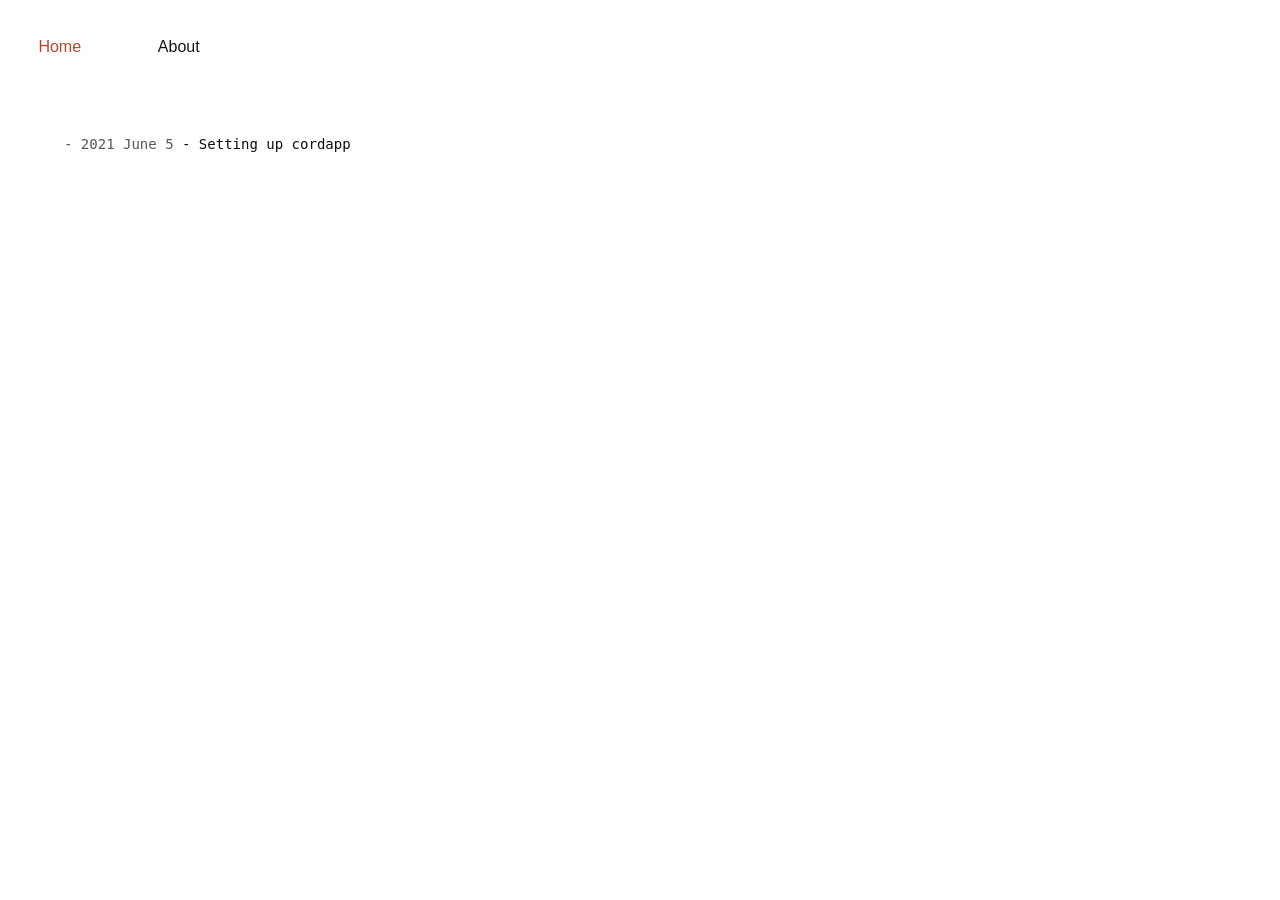
==== commit 6905b92f: "new blog started" ====
--- a/index.html
+++ b/index.html
@@ -2,6 +2,7 @@
     <head>
 		<link rel="stylesheet" href="css/basic.css">
 		<link rel="stylesheet" href="css/navbar.css">
+		<link rel="stylesheet" href="css/blog.css">
     </head>
     <body>
         <div class="topnav">
@@ -10,6 +11,11 @@
   			<a href="#contact">Contact</a> -->
  			<a href="about.html">About</a>
 		</div> 
+		<div class="blog-body">
+
+			<p><span>- 2021 June 5 </span> <a href="blogposts/b1-st-corda.html"> - Setting up cordapp</a></p>
+			
+		</div>
     </body>
 
 </html>
--- a/css/basic.css
+++ b/css/basic.css
@@ -2,4 +2,14 @@
     background-color:   #ffffff  ;
     margin: 0;
     
-  }+  }
+  a:link { text-decoration: none; }
+a:visited { text-decoration: none; }
+a:hover { text-decoration: none; }
+a:active { text-decoration: none; }
+a{
+    color:rgb(12, 12, 12)
+}
+span{
+    color:rgb(88, 88, 88)
+}
--- a/css/navbar.css
+++ b/css/navbar.css
@@ -8,9 +8,9 @@
   float: left;
   color: #161616;
   text-align: center;
-  padding: 1% 2%;
+  padding: 3%;
   text-decoration: none;
-  font-size: 90%;
+  font-size: 100%;
 }
 
 .topnav a:hover {
--- a/css/blog.css
+++ b/css/blog.css
@@ -0,0 +1,9 @@
+.blog-body{
+    overflow: hidden;
+    padding: 2% 5%;
+    max-width: 65em;
+    font-family: Lucida Sans Typewriter, Lucida Console, monaco, Bitstream Vera Sans Mono, monospace;
+}
+
+h1 { font-family: Lucida Sans Typewriter, Lucida Console, monaco, Bitstream Vera Sans Mono, monospace; font-size: 24px; font-style: normal; font-variant: normal; font-weight: 700; line-height: 26.4px; } 
+h3 { font-family: Lucida Sans Typewriter, Lucida Console, monaco, Bitstream Vera Sans Mono, monospace; font-size: 14px; font-style: normal; font-variant: normal; font-weight: 700; line-height: 15.4px; } p { font-family: Lucida Sans Typewriter, Lucida Console, monaco, Bitstream Vera Sans Mono, monospace; font-size: 14px; font-style: normal; font-variant: normal; font-weight: 400; line-height: 20px; } blockquote { font-family: Lucida Sans Typewriter, Lucida Console, monaco, Bitstream Vera Sans Mono, monospace; font-size: 21px; font-style: normal; font-variant: normal; font-weight: 400; line-height: 30px; } pre { font-family: Lucida Sans Typewriter, Lucida Console, monaco, Bitstream Vera Sans Mono, monospace; font-size: 13px; font-style: normal; font-variant: normal; font-weight: 400; line-height: 18.5667px; }
